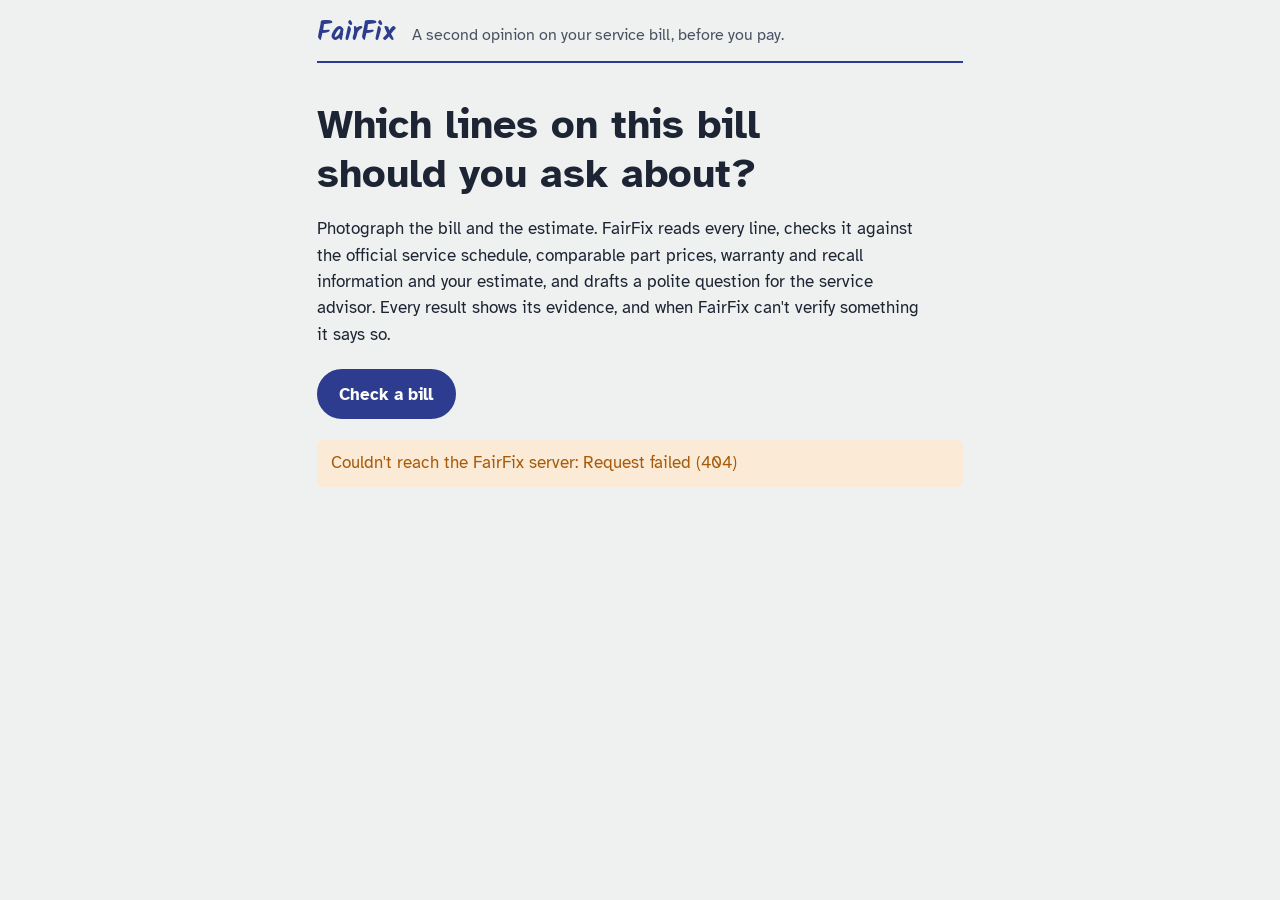
==== web/index.html @ d92e4a57 "FairFix: bill audit with deterministic rules, Nemotron extraction and evidence-backed results Co-Aut" ====
<!doctype html>
<html lang="en">
<head>
<meta charset="utf-8">
<meta name="viewport" content="width=device-width, initial-scale=1">
<title>FairFix: check your service bill</title>
<meta name="description" content="A second opinion on your vehicle service bill, line by line, with the evidence behind every result.">
<link rel="preconnect" href="https://fonts.googleapis.com">
<link rel="preconnect" href="https://fonts.gstatic.com" crossorigin>
<link href="https://fonts.googleapis.com/css2?family=Atkinson+Hyperlegible:ital,wght@0,400;0,700;1,400&family=Kalam:wght@400;700&family=Noto+Sans+Devanagari:wght@400;600&display=swap" rel="stylesheet">
<link rel="stylesheet" href="styles.css">
</head>
<body>
<header class="masthead">
  <a class="brand" href="#" data-go="home">FairFix</a>
  <p class="tagline">A second opinion on your service bill, before you pay.</p>
</header>

<main id="app">

  <!-- HOME -->
  <section class="view" id="view-home" aria-labelledby="home-h">
    <h1 id="home-h" class="lede">Which lines on this bill should you ask about?</h1>
    <p class="body">Photograph the bill and the estimate. FairFix reads every line, checks it against the official service schedule, comparable part prices, warranty and recall information and your estimate, and drafts a polite question for the service advisor. Every result shows its evidence, and when FairFix can't verify something it says so.</p>
    <div class="actions">
      <button class="btn primary" data-go="vehicle">Check a bill</button>
    </div>
    <div id="demo-list" class="demo-list" aria-live="polite"></div>
    <p class="fine" id="privacy-note"></p>
  </section>

  <!-- STEP 1: VEHICLE + PHOTOS -->
  <section class="view" id="view-vehicle" hidden aria-labelledby="veh-h">
    <ol class="steps" aria-label="Progress"><li aria-current="step">Vehicle and photos</li><li>Check what was read</li><li>Results</li></ol>
    <h2 id="veh-h">Your vehicle</h2>
    <form id="vehicle-form" class="form" novalidate>
      <label>Vehicle
        <select name="vehicle_id" id="vehicle-select" required></select>
      </label>
      <p class="hint" id="vehicle-support"></p>
      <div class="row other-only" hidden>
        <label>Make <input name="make" autocomplete="off"></label>
        <label>Model <input name="model" autocomplete="off"></label>
      </div>
      <div class="row">
        <label>Variant <input name="variant" autocomplete="off" placeholder="e.g. STD, VXI"></label>
        <label>Fuel
          <select name="fuel"><option value="">Not sure</option><option>petrol</option><option>diesel</option><option>cng</option><option>electric</option></select>
        </label>
      </div>
      <div class="row">
        <label>Odometer (km) <input name="odometer_km" inputmode="numeric" placeholder="as on the bill"></label>
        <label>City <input name="city" autocomplete="address-level2"></label>
      </div>
      <div class="row">
        <label>Purchase date <input type="date" name="purchase_date"></label>
        <label>Registration date <input type="date" name="registration_date"></label>
      </div>
      <div class="row">
        <label>Manufactured (month) <input type="month" name="mfg_month"></label>
        <label class="check"><input type="checkbox" name="severe_use"> Severe use (dusty roads, heavy traffic, taxi)</label>
      </div>
      <p class="hint">Warranty usually runs from the purchase or registration date, and recalls depend on the manufacturing month. Leave anything you don't know blank; FairFix will say what it couldn't check.</p>

      <details class="vin">
        <summary>VIN or chassis number (optional)</summary>
        <label>VIN / chassis number <input id="vin" autocomplete="off" spellcheck="false"></label>
        <p class="hint">Stays in this browser. FairFix never sends it to its server. It's only used if you choose to open the manufacturer's recall lookup.</p>
      </details>

      <h2>Photos</h2>
      <label class="drop">Bill (required, up to 6 pages)
        <input type="file" id="bill-files" accept="image/jpeg,image/png,image/webp" multiple capture="environment">
      </label>
      <label class="drop">Original estimate (optional)
        <input type="file" id="estimate-files" accept="image/jpeg,image/png,image/webp" multiple capture="environment">
      </label>
      <p class="hint">Blur or cover names, phone numbers and the registration number if you can. Photos are read by an AI model hosted by Nebius and not kept by FairFix.</p>

      <h2>Approvals after the estimate</h2>
      <p class="hint">Anything you agreed to later, for example on a call with the advisor. Written notes only.</p>
      <div id="approvals"></div>
      <button type="button" class="btn quiet" id="add-approval">Add an approval note</button>

      <details class="oldpart">
        <summary>Photo of a removed part (optional)</summary>
        <label>Which part <input id="oldpart-name" placeholder="e.g. brake shoes"></label>
        <label class="drop">Photo <input type="file" id="oldpart-file" accept="image/jpeg,image/png,image/webp" capture="environment"></label>
        <p class="hint">Shown as a photo observation only. A photo can't prove whether a replacement was needed.</p>
      </details>

      <p class="error" id="vehicle-error" role="alert" hidden></p>
      <div class="actions">
        <button type="submit" class="btn primary" id="read-btn">Read the bill</button>
        <button type="button" class="btn quiet" id="manual-btn">Type the bill in instead</button>
      </div>
    </form>
  </section>

  <!-- STEP 2: CORRECTION -->
  <section class="view" id="view-correct" hidden aria-labelledby="cor-h">
    <ol class="steps" aria-label="Progress"><li>Vehicle and photos</li><li aria-current="step">Check what was read</li><li>Results</li></ol>
    <h2 id="cor-h">Check what was read</h2>
    <p class="body">Fix anything misread before the checks run. Values you change are marked as corrected by you, and the original reading is kept.</p>
    <div id="extract-notes"></div>
    <form id="correct-form" class="form" novalidate>
      <div class="row">
        <label>Bill date <input type="date" data-doc="doc_date"></label>
        <label>Odometer on bill (km) <input inputmode="decimal" data-doc="odometer_km"></label>
      </div>
      <h3>Lines</h3>
      <div id="lines"></div>
      <button type="button" class="btn quiet" id="add-line">Add a line</button>

      <h3>Totals as printed</h3>
      <div class="row">
        <label>Subtotal <input inputmode="decimal" data-doc="subtotal_inr"></label>
        <label>Discount <input inputmode="decimal" data-doc="discount_inr"></label>
      </div>
      <div class="row">
        <label>Discount applied
          <select data-doc="discount_applied"><option value="">Not shown</option><option value="before_tax">Before tax</option><option value="after_tax">After tax</option></select>
        </label>
        <label>Prices on the bill
          <select data-doc="prices_include_tax"><option value="">Not shown</option><option value="true">Include GST</option><option value="false">Exclude GST</option></select>
        </label>
      </div>
      <div id="taxes"></div>
      <button type="button" class="btn quiet" id="add-tax">Add a tax line</button>
      <div class="row">
        <label>Round off <input inputmode="decimal" data-doc="round_off_inr"></label>
        <label>Grand total <input inputmode="decimal" data-doc="grand_total_inr"></label>
      </div>
      <div class="actions">
        <button type="submit" class="btn primary" id="audit-btn">Run the checks</button>
        <button type="button" class="btn quiet" data-go="vehicle">Back</button>
      </div>
    </form>
  </section>

  <!-- STEP 3: RESULTS -->
  <section class="view" id="view-result" hidden aria-labelledby="res-h">
    <ol class="steps" aria-label="Progress" id="result-steps"><li>Vehicle and photos</li><li>Check what was read</li><li aria-current="step">Results</li></ol>
    <div id="result-banner"></div>
    <h2 id="res-h" class="result-head"></h2>
    <p class="body" id="result-sub"></p>

    <div class="slip" id="slip" aria-label="Your bill, line by line"></div>

    <section class="msg" aria-labelledby="msg-h">
      <h3 id="msg-h">Message to the service advisor</h3>
      <div class="lang" role="group" aria-label="Message language">
        <button class="chip" data-lang="en" aria-pressed="true">English</button>
        <button class="chip" data-lang="hi" aria-pressed="false">हिन्दी</button>
      </div>
      <textarea id="message" rows="9" aria-label="Message text"></textarea>
      <div class="actions">
        <button class="btn primary" id="copy-msg">Copy message</button>
        <a class="btn quiet" id="wa-msg" target="_blank" rel="noopener">Open in WhatsApp</a>
      </div>
      <p class="hint" id="msg-source"></p>
    </section>

    <details class="next">
      <summary>If you still disagree after asking</summary>
      <p class="body">Ask for the job card and the old parts before paying. If a question isn't resolved, the National Consumer Helpline (1915, or consumerhelpline.gov.in) can advise. This is general guidance, not legal advice.</p>
    </details>

    <p class="fine" id="disclaimer"></p>
    <div class="actions"><button class="btn quiet" data-go="home">Check another bill</button></div>
  </section>
</main>

<dialog id="vin-dialog">
  <form method="dialog">
    <h3>Open the manufacturer's recall lookup?</h3>
    <p>Only the manufacturer can confirm whether a recall applies to your vehicle. If you enter your VIN or chassis number on their page, it is shared with them. FairFix doesn't send it anywhere.</p>
    <p id="vin-copy-note" hidden>Your VIN will be copied so you can paste it there.</p>
    <menu><button value="cancel" class="btn quiet">Cancel</button><button value="open" class="btn primary">Open their page</button></menu>
  </form>
</dialog>

<div id="busy" class="busy" hidden role="status" aria-live="polite"><span class="pen" aria-hidden="true"></span><span id="busy-text">Working</span></div>

<template id="line-tpl">
  <fieldset class="line-edit">
    <legend></legend>
    <label class="wide">Text on the bill <input data-f="raw_text"></label>
    <p class="hint orig" hidden></p>
    <div class="row">
      <label>What it is <select data-k="job"></select></label>
      <label>Type
        <select data-k="kind"><option value="unknown">Not sure</option><option value="part">Part</option><option value="labour">Labour</option><option value="consumable">Consumable</option><option value="part_with_fitting">Part with fitting</option></select>
      </label>
    </div>
    <div class="row three">
      <label>Qty <input inputmode="decimal" data-f="qty"></label>
      <label>Unit price <input inputmode="decimal" data-f="unit_price_inr"></label>
      <label>Amount <input inputmode="decimal" data-f="line_total_inr"></label>
    </div>
    <div class="row">
      <label>Part grade
        <select data-k="grade"><option value="unknown">Not shown</option><option value="genuine">Genuine</option><option value="oem">OEM</option><option value="aftermarket">Aftermarket</option></select>
      </label>
      <label>Part number <input data-f="part_number" autocomplete="off"></label>
    </div>
    <div class="history" hidden>
      <label>Last replaced
        <select data-h="status"><option value="unknown">Don't know</option><option value="never">Never, since new</option><option value="replaced">At a known service</option></select>
      </label>
      <div class="row when" hidden>
        <label>At km <input inputmode="numeric" data-h="km"></label>
        <label>On <input type="date" data-h="on"></label>
      </div>
    </div>
    <button type="button" class="btn quiet small remove">Remove this line</button>
  </fieldset>
</template>

<script src="app.js"></script>
</body>
</html>
---- web/styles.css ----
:root {
  --paper: #eef1ef;
  --sheet: #fbfcfb;
  --ink: #1d2433;
  --ink-soft: #4a5263;
  --carbon: #2d3c8f;
  --carbon-wash: #e4e8f6;
  --rule: #c9d0d6;
  --ok: #2e6a4e;
  --ok-wash: #e2efe7;
  --ask: #a85a0a;
  --ask-wash: #fbebd6;
  --unk: #5d6673;
  --unk-wash: #e8eaee;
  --na: #8b939e;
  --focus: #2d3c8f;
  --sans: "Atkinson Hyperlegible", system-ui, -apple-system, "Segoe UI", sans-serif;
  --hand: "Kalam", "Noto Sans Devanagari", cursive;
  --deva: "Noto Sans Devanagari", "Atkinson Hyperlegible", sans-serif;
  --measure: 38rem;
}

@media (prefers-color-scheme: dark) {
  :root {
    --paper: #161a22; --sheet: #1e2330; --ink: #e7eaf0; --ink-soft: #a9b0bd;
    --carbon: #9fb0ff; --carbon-wash: #263055; --rule: #39404f;
    --ok: #7fc8a3; --ok-wash: #1f3a2d; --ask: #f2b066; --ask-wash: #43301a;
    --unk: #aab2bf; --unk-wash: #2a2f3a; --na: #7d8593; --focus: #9fb0ff;
  }
}

* { box-sizing: border-box; }
html { background: var(--paper); color: var(--ink); font: 400 1.0625rem/1.55 var(--sans); -webkit-text-size-adjust: 100%; }
body { margin: 0; padding: 0 1rem 4rem; }
[hidden] { display: none !important; }

.masthead, main { max-width: var(--measure); margin: 0 auto; }
.masthead { padding: 1.25rem 0 0.75rem; display: flex; flex-wrap: wrap; align-items: baseline; gap: 0.25rem 1rem; border-bottom: 2px solid var(--carbon); }
.brand { font: 700 1.5rem/1 var(--hand); color: var(--carbon); text-decoration: none; letter-spacing: 0.01em; }
.tagline { margin: 0; color: var(--ink-soft); font-size: 0.95rem; }

h1, h2, h3 { line-height: 1.2; margin: 2rem 0 0.6rem; }
h1.lede { font-size: clamp(1.75rem, 6vw, 2.4rem); font-weight: 700; margin-top: 2.25rem; max-width: 18ch; }
h2 { font-size: 1.3rem; }
h3 { font-size: 1.08rem; }
.body { max-width: 36rem; }
.hint { color: var(--ink-soft); font-size: 0.92rem; margin: 0.35rem 0 0.9rem; }
.fine { color: var(--ink-soft); font-size: 0.85rem; margin-top: 2rem; }
.error { color: var(--ask); background: var(--ask-wash); padding: 0.6rem 0.8rem; border-radius: 6px; }
a { color: var(--carbon); }

:focus-visible { outline: 3px solid var(--focus); outline-offset: 2px; }

/* buttons */
.actions { display: flex; flex-wrap: wrap; gap: 0.6rem; margin: 1.25rem 0; }
.btn { font: 700 1rem/1 var(--sans); padding: 0.85rem 1.2rem; border-radius: 999px; border: 2px solid var(--carbon); cursor: pointer; text-decoration: none; display: inline-flex; align-items: center; min-height: 48px; }
.btn.primary { background: var(--carbon); color: var(--sheet); }
.btn.quiet { background: transparent; color: var(--carbon); }
.btn.small { min-height: 40px; padding: 0.5rem 0.9rem; font-size: 0.9rem; }
.btn:disabled { opacity: 0.55; cursor: progress; }

.demo-list { margin-top: 1rem; }
.demo-item { display: block; width: 100%; text-align: left; background: var(--sheet); border: 1px dashed var(--carbon); border-radius: 10px; padding: 0.9rem 1rem; margin: 0.6rem 0; color: var(--ink); font: inherit; cursor: pointer; }
.demo-item strong { color: var(--carbon); }
.demo-item span { display: block; color: var(--ink-soft); font-size: 0.9rem; margin-top: 0.2rem; }

/* progress */
.steps { list-style: none; display: flex; gap: 0.4rem; padding: 0; margin: 1.25rem 0 0; font-size: 0.85rem; color: var(--ink-soft); counter-reset: s; flex-wrap: wrap; }
.steps li { counter-increment: s; padding: 0.25rem 0.6rem; border-radius: 999px; background: var(--unk-wash); }
.steps li::before { content: counter(s) ". "; }
.steps li[aria-current] { background: var(--carbon); color: var(--sheet); }

/* forms */
.form label { display: flex; flex-direction: column; gap: 0.3rem; font-weight: 700; font-size: 0.92rem; margin: 0.6rem 0; }
.form label.check { flex-direction: row; align-items: center; font-weight: 400; gap: 0.5rem; }
input, select, textarea { font: 400 1rem/1.3 var(--sans); color: var(--ink); background: var(--sheet); border: 1.5px solid var(--rule); border-radius: 8px; padding: 0.65rem 0.7rem; min-height: 46px; width: 100%; }
input[type=checkbox] { width: 1.3rem; min-height: 1.3rem; accent-color: var(--carbon); }
input.corrected, select.corrected { border-color: var(--carbon); background: var(--carbon-wash); }
.row { display: grid; grid-template-columns: 1fr 1fr; gap: 0 0.8rem; }
.row.three { grid-template-columns: 0.7fr 1fr 1fr; }
@media (max-width: 30rem) { .row { grid-template-columns: 1fr; } .row.three { grid-template-columns: 1fr 1fr 1fr; } }
.drop { border: 1.5px dashed var(--rule); border-radius: 10px; padding: 0.8rem; background: var(--sheet); }
details { margin: 1rem 0; }
summary { cursor: pointer; font-weight: 700; color: var(--carbon); min-height: 44px; display: flex; align-items: center; }

.line-edit { border: 1.5px solid var(--rule); border-radius: 10px; padding: 0.4rem 0.9rem 0.8rem; margin: 0.8rem 0; background: var(--sheet); }
.line-edit legend { font-weight: 700; padding: 0 0.3rem; color: var(--carbon); }
.line-edit.unrec { border-color: var(--ask); }
.orig { font-style: italic; }
.approval { border-left: 3px solid var(--carbon); padding-left: 0.8rem; margin: 0.8rem 0; }
.note-flag { background: var(--ask-wash); border-left: 4px solid var(--ask); padding: 0.6rem 0.8rem; margin: 0.6rem 0; border-radius: 0 6px 6px 0; font-size: 0.95rem; }
.note-plain { background: var(--unk-wash); border-left: 4px solid var(--unk); padding: 0.6rem 0.8rem; margin: 0.6rem 0; border-radius: 0 6px 6px 0; font-size: 0.95rem; }

/* result head */
.result-head { font-size: clamp(1.5rem, 5vw, 2rem); margin-top: 1.5rem; }
.banner { border: 2px dashed var(--carbon); color: var(--carbon); background: var(--carbon-wash); padding: 0.7rem 0.9rem; border-radius: 8px; margin-top: 1.25rem; font-size: 0.95rem; }
.banner.partial { border-color: var(--ask); color: var(--ink); background: var(--ask-wash); }

/* THE SLIP: the bill redrawn as a carbon copy with hand-marked margins */
.slip { position: relative; background: var(--sheet); margin: 1.5rem -0.25rem; padding: 0.4rem 0 0.8rem;
  box-shadow: 0 1px 0 var(--rule), 0 10px 24px -18px rgba(29, 36, 51, 0.5);
  border-top: 6px solid var(--carbon);
  -webkit-mask: radial-gradient(circle 6px at 50% 100%, transparent 98%, #000) 0 0 / 18px 100% repeat-x;
          mask: radial-gradient(circle 6px at 50% 100%, transparent 98%, #000) 0 0 / 18px 100% repeat-x; }
.slip-row { border-bottom: 1px dashed var(--rule); }
.slip-row > button { all: unset; box-sizing: border-box; width: 100%; cursor: pointer; display: grid; grid-template-columns: 1fr auto; grid-template-areas: "text amt" "mark mark"; gap: 0.1rem 0.8rem; padding: 0.8rem 1rem 0.7rem 1.1rem; position: relative; }
.slip-row > button:focus-visible { outline: 3px solid var(--focus); outline-offset: -3px; }
.slip-row .text { grid-area: text; font-weight: 700; color: var(--carbon); letter-spacing: 0.01em; }
.slip-row .job { display: block; font-weight: 400; color: var(--ink-soft); font-size: 0.85rem; }
.slip-row .amt { grid-area: amt; font-weight: 700; color: var(--carbon); font-variant-numeric: tabular-nums; text-align: right; }
.slip-row .mark { grid-area: mark; font: 700 1.05rem/1.2 var(--hand); }
.slip-row.ask .mark { color: var(--ask); }
.slip-row.ok .mark { color: var(--ok); }
.slip-row.unk .mark { color: var(--unk); }
.slip-row.ask > button::before { content: ""; position: absolute; left: 0.35rem; top: 0.7rem; bottom: 0.7rem; width: 4px; border-radius: 2px; background: var(--ask); }
.slip-row.ask .amt { text-decoration: underline wavy var(--ask) 1.5px; text-underline-offset: 5px; }
.slip-total { display: flex; justify-content: space-between; padding: 0.9rem 1rem 0.2rem 1.1rem; font-weight: 700; color: var(--carbon); border-top: 2px solid var(--carbon); margin-top: 0.3rem; }
.slip-total .mark { font: 700 1rem var(--hand); }

.findings { padding: 0 1rem 1rem 1.1rem; }
.finding { padding: 0.7rem 0; border-top: 1px solid var(--rule); }
.finding:first-child { border-top: 0; }
.finding .check { font-size: 0.82rem; color: var(--ink-soft); }
.cat { display: inline-block; font-size: 0.82rem; font-weight: 700; padding: 0.12rem 0.55rem; border-radius: 999px; margin: 0.15rem 0 0.25rem; }
.cat.supported { background: var(--ok-wash); color: var(--ok); }
.cat.needs_confirmation { background: var(--ask-wash); color: var(--ask); }
.cat.unable_to_verify { background: var(--unk-wash); color: var(--unk); }
.cat.not_applicable { background: transparent; color: var(--na); border: 1px solid var(--rule); }
.finding .label { font-weight: 700; margin: 0.1rem 0; }
.finding p { margin: 0.3rem 0; font-size: 0.95rem; }
.finding .calc { font-variant-numeric: tabular-nums; background: var(--unk-wash); padding: 0.45rem 0.6rem; border-radius: 6px; font-size: 0.9rem; }
.finding .next { color: var(--ink); }
.finding .next::before { content: "Next: "; font-weight: 700; }
.evidence { border-left: 3px solid var(--rule); padding-left: 0.7rem; margin: 0.4rem 0; font-size: 0.9rem; }
.evidence q { font-style: italic; }
.evidence .meta { color: var(--ink-soft); font-size: 0.82rem; display: block; }
.trail summary { font-size: 0.85rem; min-height: 36px; }
.trail pre { white-space: pre-wrap; font-size: 0.8rem; background: var(--unk-wash); padding: 0.5rem; border-radius: 6px; overflow-x: auto; }
.photo-obs { border: 1.5px dashed var(--unk); border-radius: 8px; padding: 0.6rem 0.8rem; margin: 1rem 0; font-size: 0.95rem; }
.legend { display: flex; flex-wrap: wrap; gap: 0.4rem 0.8rem; font-size: 0.85rem; color: var(--ink-soft); margin: 0.5rem 0 0; }

/* message */
.msg { margin-top: 2rem; }
.lang { display: flex; gap: 0.4rem; margin-bottom: 0.6rem; }
.chip { font: 700 0.95rem var(--sans); border: 1.5px solid var(--carbon); background: transparent; color: var(--carbon); border-radius: 999px; padding: 0.4rem 0.9rem; min-height: 40px; cursor: pointer; }
.chip[aria-pressed="true"] { background: var(--carbon); color: var(--sheet); }
#message { font-family: var(--deva); line-height: 1.6; min-height: 12rem; }

/* busy */
.busy { position: fixed; inset: auto 1rem 1rem; max-width: var(--measure); margin: 0 auto; background: var(--carbon); color: var(--sheet); padding: 0.9rem 1.1rem; border-radius: 12px; display: flex; gap: 0.8rem; align-items: center; font-weight: 700; z-index: 10; }
.pen { width: 1.6rem; height: 0.3rem; border-radius: 2px; background: currentColor; transform-origin: left; animation: stroke 1.1s ease-in-out infinite; }
@keyframes stroke { 0% { transform: scaleX(0.1); } 60% { transform: scaleX(1); } 100% { transform: scaleX(0.1); opacity: 0.4; } }

dialog { border: 0; border-radius: 12px; padding: 1.2rem 1.3rem; max-width: 26rem; background: var(--sheet); color: var(--ink); }
dialog::backdrop { background: rgba(20, 24, 34, 0.5); }
dialog menu { display: flex; gap: 0.6rem; justify-content: flex-end; padding: 0; margin: 1rem 0 0; }

@media (prefers-reduced-motion: reduce) { .pen { animation: none; } * { scroll-behavior: auto !important; } }
@media print { .actions, .msg .lang, .masthead .tagline, #busy { display: none !important; } html { background: #fff; } }
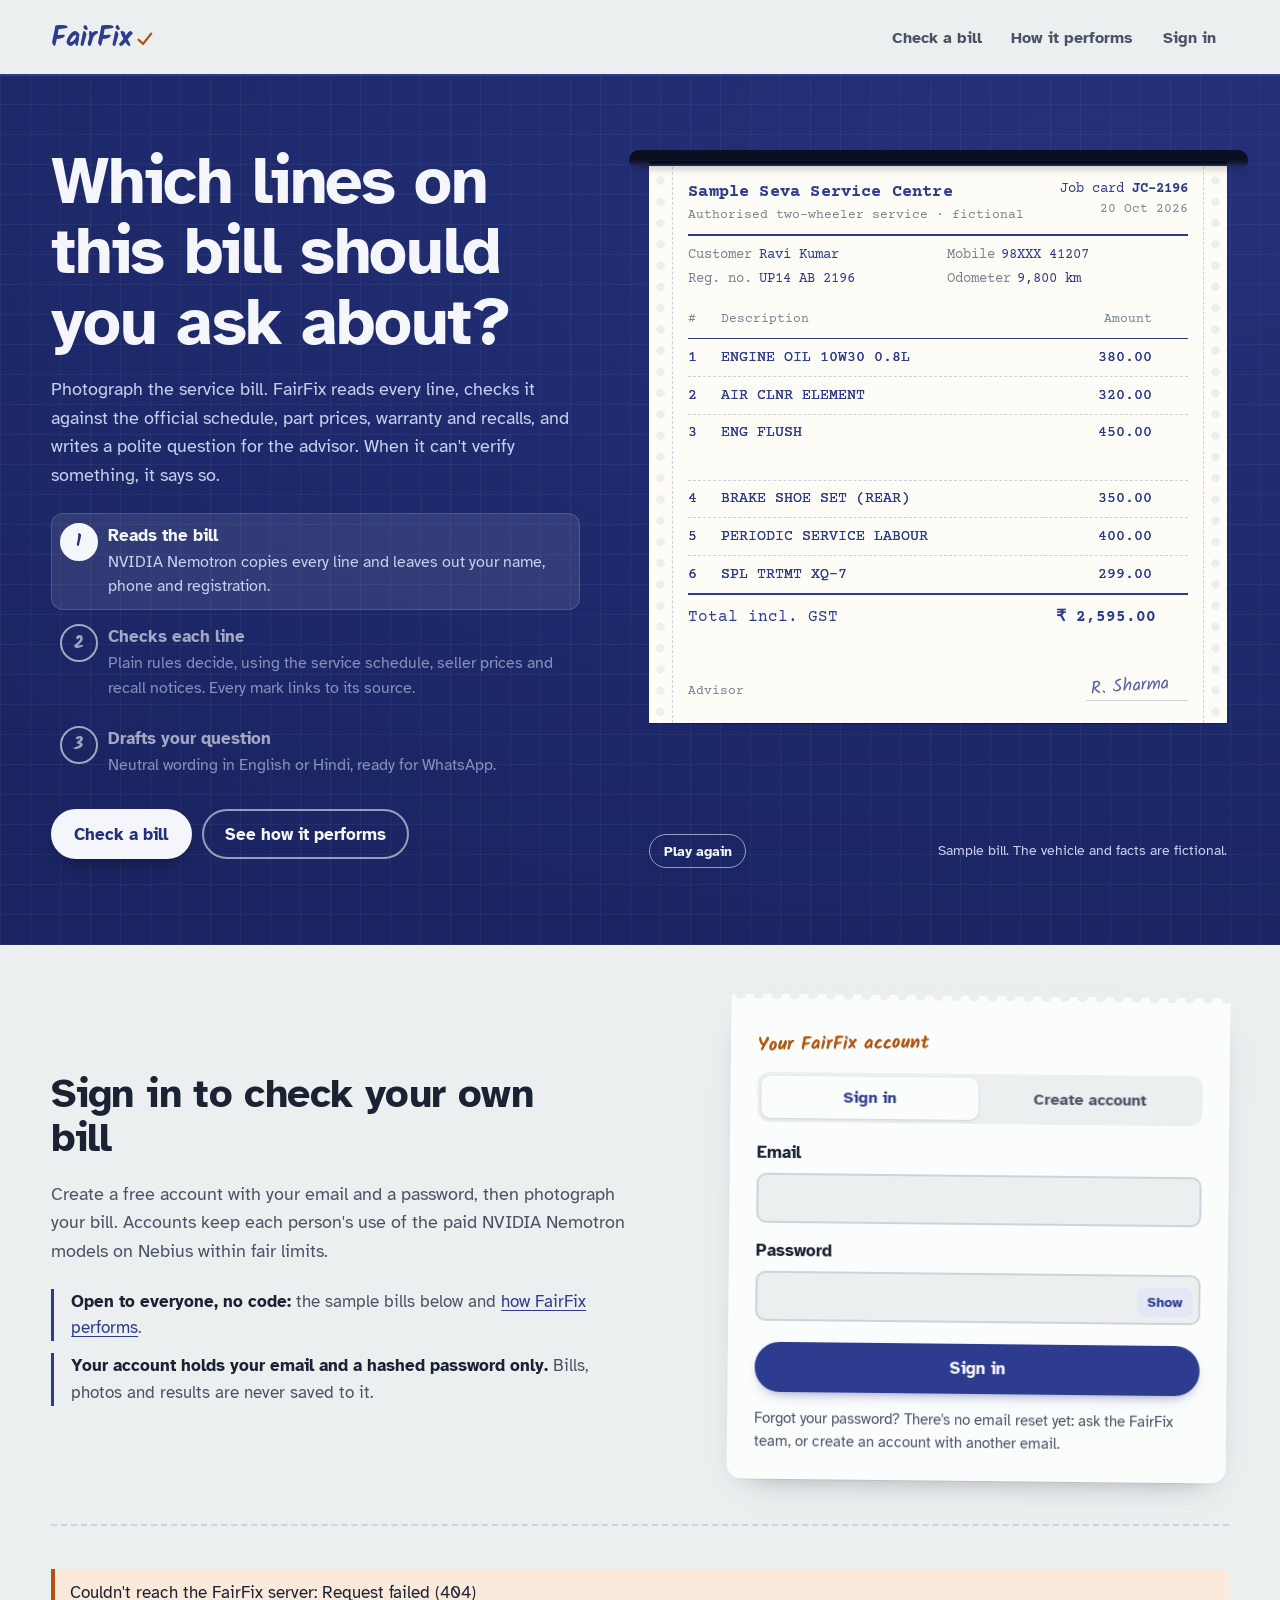
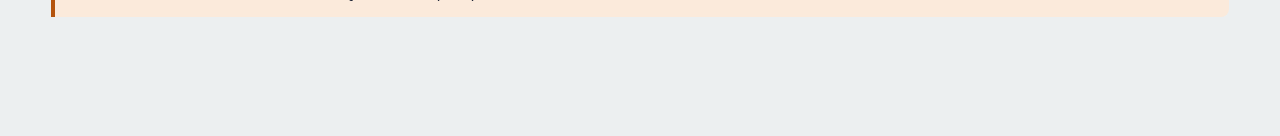
==== commit cd0c9052: "Accounts, animated UI, dashboard, live checks and free deploy (Render + Neon) - Email and password a" ====
--- a/web/index.html
+++ b/web/index.html
@@ -1,222 +1,323 @@
-<!doctype html>
-<html lang="en">
-<head>
-<meta charset="utf-8">
-<meta name="viewport" content="width=device-width, initial-scale=1">
-<title>FairFix: check your service bill</title>
-<meta name="description" content="A second opinion on your vehicle service bill, line by line, with the evidence behind every result.">
-<link rel="preconnect" href="https://fonts.googleapis.com">
-<link rel="preconnect" href="https://fonts.gstatic.com" crossorigin>
-<link href="https://fonts.googleapis.com/css2?family=Atkinson+Hyperlegible:ital,wght@0,400;0,700;1,400&family=Kalam:wght@400;700&family=Noto+Sans+Devanagari:wght@400;600&display=swap" rel="stylesheet">
-<link rel="stylesheet" href="styles.css">
-</head>
-<body>
-<header class="masthead">
-  <a class="brand" href="#" data-go="home">FairFix</a>
-  <p class="tagline">A second opinion on your service bill, before you pay.</p>
-</header>
-
-<main id="app">
-
-  <!-- HOME -->
-  <section class="view" id="view-home" aria-labelledby="home-h">
-    <h1 id="home-h" class="lede">Which lines on this bill should you ask about?</h1>
-    <p class="body">Photograph the bill and the estimate. FairFix reads every line, checks it against the official service schedule, comparable part prices, warranty and recall information and your estimate, and drafts a polite question for the service advisor. Every result shows its evidence, and when FairFix can't verify something it says so.</p>
-    <div class="actions">
-      <button class="btn primary" data-go="vehicle">Check a bill</button>
-    </div>
-    <div id="demo-list" class="demo-list" aria-live="polite"></div>
-    <p class="fine" id="privacy-note"></p>
-  </section>
-
-  <!-- STEP 1: VEHICLE + PHOTOS -->
-  <section class="view" id="view-vehicle" hidden aria-labelledby="veh-h">
-    <ol class="steps" aria-label="Progress"><li aria-current="step">Vehicle and photos</li><li>Check what was read</li><li>Results</li></ol>
-    <h2 id="veh-h">Your vehicle</h2>
-    <form id="vehicle-form" class="form" novalidate>
-      <label>Vehicle
-        <select name="vehicle_id" id="vehicle-select" required></select>
-      </label>
-      <p class="hint" id="vehicle-support"></p>
-      <div class="row other-only" hidden>
-        <label>Make <input name="make" autocomplete="off"></label>
-        <label>Model <input name="model" autocomplete="off"></label>
-      </div>
-      <div class="row">
-        <label>Variant <input name="variant" autocomplete="off" placeholder="e.g. STD, VXI"></label>
-        <label>Fuel
-          <select name="fuel"><option value="">Not sure</option><option>petrol</option><option>diesel</option><option>cng</option><option>electric</option></select>
-        </label>
-      </div>
-      <div class="row">
-        <label>Odometer (km) <input name="odometer_km" inputmode="numeric" placeholder="as on the bill"></label>
-        <label>City <input name="city" autocomplete="address-level2"></label>
-      </div>
-      <div class="row">
-        <label>Purchase date <input type="date" name="purchase_date"></label>
-        <label>Registration date <input type="date" name="registration_date"></label>
-      </div>
-      <div class="row">
-        <label>Manufactured (month) <input type="month" name="mfg_month"></label>
-        <label class="check"><input type="checkbox" name="severe_use"> Severe use (dusty roads, heavy traffic, taxi)</label>
-      </div>
-      <p class="hint">Warranty usually runs from the purchase or registration date, and recalls depend on the manufacturing month. Leave anything you don't know blank; FairFix will say what it couldn't check.</p>
-
-      <details class="vin">
-        <summary>VIN or chassis number (optional)</summary>
-        <label>VIN / chassis number <input id="vin" autocomplete="off" spellcheck="false"></label>
-        <p class="hint">Stays in this browser. FairFix never sends it to its server. It's only used if you choose to open the manufacturer's recall lookup.</p>
-      </details>
-
-      <h2>Photos</h2>
-      <label class="drop">Bill (required, up to 6 pages)
-        <input type="file" id="bill-files" accept="image/jpeg,image/png,image/webp" multiple capture="environment">
-      </label>
-      <label class="drop">Original estimate (optional)
-        <input type="file" id="estimate-files" accept="image/jpeg,image/png,image/webp" multiple capture="environment">
-      </label>
-      <p class="hint">Blur or cover names, phone numbers and the registration number if you can. Photos are read by an AI model hosted by Nebius and not kept by FairFix.</p>
-
-      <h2>Approvals after the estimate</h2>
-      <p class="hint">Anything you agreed to later, for example on a call with the advisor. Written notes only.</p>
-      <div id="approvals"></div>
-      <button type="button" class="btn quiet" id="add-approval">Add an approval note</button>
-
-      <details class="oldpart">
-        <summary>Photo of a removed part (optional)</summary>
-        <label>Which part <input id="oldpart-name" placeholder="e.g. brake shoes"></label>
-        <label class="drop">Photo <input type="file" id="oldpart-file" accept="image/jpeg,image/png,image/webp" capture="environment"></label>
-        <p class="hint">Shown as a photo observation only. A photo can't prove whether a replacement was needed.</p>
-      </details>
-
-      <p class="error" id="vehicle-error" role="alert" hidden></p>
-      <div class="actions">
-        <button type="submit" class="btn primary" id="read-btn">Read the bill</button>
-        <button type="button" class="btn quiet" id="manual-btn">Type the bill in instead</button>
-      </div>
-    </form>
-  </section>
-
-  <!-- STEP 2: CORRECTION -->
-  <section class="view" id="view-correct" hidden aria-labelledby="cor-h">
-    <ol class="steps" aria-label="Progress"><li>Vehicle and photos</li><li aria-current="step">Check what was read</li><li>Results</li></ol>
-    <h2 id="cor-h">Check what was read</h2>
-    <p class="body">Fix anything misread before the checks run. Values you change are marked as corrected by you, and the original reading is kept.</p>
-    <div id="extract-notes"></div>
-    <form id="correct-form" class="form" novalidate>
-      <div class="row">
-        <label>Bill date <input type="date" data-doc="doc_date"></label>
-        <label>Odometer on bill (km) <input inputmode="decimal" data-doc="odometer_km"></label>
-      </div>
-      <h3>Lines</h3>
-      <div id="lines"></div>
-      <button type="button" class="btn quiet" id="add-line">Add a line</button>
-
-      <h3>Totals as printed</h3>
-      <div class="row">
-        <label>Subtotal <input inputmode="decimal" data-doc="subtotal_inr"></label>
-        <label>Discount <input inputmode="decimal" data-doc="discount_inr"></label>
-      </div>
-      <div class="row">
-        <label>Discount applied
-          <select data-doc="discount_applied"><option value="">Not shown</option><option value="before_tax">Before tax</option><option value="after_tax">After tax</option></select>
-        </label>
-        <label>Prices on the bill
-          <select data-doc="prices_include_tax"><option value="">Not shown</option><option value="true">Include GST</option><option value="false">Exclude GST</option></select>
-        </label>
-      </div>
-      <div id="taxes"></div>
-      <button type="button" class="btn quiet" id="add-tax">Add a tax line</button>
-      <div class="row">
-        <label>Round off <input inputmode="decimal" data-doc="round_off_inr"></label>
-        <label>Grand total <input inputmode="decimal" data-doc="grand_total_inr"></label>
-      </div>
-      <div class="actions">
-        <button type="submit" class="btn primary" id="audit-btn">Run the checks</button>
-        <button type="button" class="btn quiet" data-go="vehicle">Back</button>
-      </div>
-    </form>
-  </section>
-
-  <!-- STEP 3: RESULTS -->
-  <section class="view" id="view-result" hidden aria-labelledby="res-h">
-    <ol class="steps" aria-label="Progress" id="result-steps"><li>Vehicle and photos</li><li>Check what was read</li><li aria-current="step">Results</li></ol>
-    <div id="result-banner"></div>
-    <h2 id="res-h" class="result-head"></h2>
-    <p class="body" id="result-sub"></p>
-
-    <div class="slip" id="slip" aria-label="Your bill, line by line"></div>
-
-    <section class="msg" aria-labelledby="msg-h">
-      <h3 id="msg-h">Message to the service advisor</h3>
-      <div class="lang" role="group" aria-label="Message language">
-        <button class="chip" data-lang="en" aria-pressed="true">English</button>
-        <button class="chip" data-lang="hi" aria-pressed="false">हिन्दी</button>
-      </div>
-      <textarea id="message" rows="9" aria-label="Message text"></textarea>
-      <div class="actions">
-        <button class="btn primary" id="copy-msg">Copy message</button>
-        <a class="btn quiet" id="wa-msg" target="_blank" rel="noopener">Open in WhatsApp</a>
-      </div>
-      <p class="hint" id="msg-source"></p>
-    </section>
-
-    <details class="next">
-      <summary>If you still disagree after asking</summary>
-      <p class="body">Ask for the job card and the old parts before paying. If a question isn't resolved, the National Consumer Helpline (1915, or consumerhelpline.gov.in) can advise. This is general guidance, not legal advice.</p>
-    </details>
-
-    <p class="fine" id="disclaimer"></p>
-    <div class="actions"><button class="btn quiet" data-go="home">Check another bill</button></div>
-  </section>
-</main>
-
-<dialog id="vin-dialog">
-  <form method="dialog">
-    <h3>Open the manufacturer's recall lookup?</h3>
-    <p>Only the manufacturer can confirm whether a recall applies to your vehicle. If you enter your VIN or chassis number on their page, it is shared with them. FairFix doesn't send it anywhere.</p>
-    <p id="vin-copy-note" hidden>Your VIN will be copied so you can paste it there.</p>
-    <menu><button value="cancel" class="btn quiet">Cancel</button><button value="open" class="btn primary">Open their page</button></menu>
-  </form>
-</dialog>
-
-<div id="busy" class="busy" hidden role="status" aria-live="polite"><span class="pen" aria-hidden="true"></span><span id="busy-text">Working</span></div>
-
-<template id="line-tpl">
-  <fieldset class="line-edit">
-    <legend></legend>
-    <label class="wide">Text on the bill <input data-f="raw_text"></label>
-    <p class="hint orig" hidden></p>
-    <div class="row">
-      <label>What it is <select data-k="job"></select></label>
-      <label>Type
-        <select data-k="kind"><option value="unknown">Not sure</option><option value="part">Part</option><option value="labour">Labour</option><option value="consumable">Consumable</option><option value="part_with_fitting">Part with fitting</option></select>
-      </label>
-    </div>
-    <div class="row three">
-      <label>Qty <input inputmode="decimal" data-f="qty"></label>
-      <label>Unit price <input inputmode="decimal" data-f="unit_price_inr"></label>
-      <label>Amount <input inputmode="decimal" data-f="line_total_inr"></label>
-    </div>
-    <div class="row">
-      <label>Part grade
-        <select data-k="grade"><option value="unknown">Not shown</option><option value="genuine">Genuine</option><option value="oem">OEM</option><option value="aftermarket">Aftermarket</option></select>
-      </label>
-      <label>Part number <input data-f="part_number" autocomplete="off"></label>
-    </div>
-    <div class="history" hidden>
-      <label>Last replaced
-        <select data-h="status"><option value="unknown">Don't know</option><option value="never">Never, since new</option><option value="replaced">At a known service</option></select>
-      </label>
-      <div class="row when" hidden>
-        <label>At km <input inputmode="numeric" data-h="km"></label>
-        <label>On <input type="date" data-h="on"></label>
-      </div>
-    </div>
-    <button type="button" class="btn quiet small remove">Remove this line</button>
-  </fieldset>
-</template>
-
-<script src="app.js"></script>
-</body>
-</html>
+<!doctype html>
+<html lang="en">
+<head>
+<meta charset="utf-8">
+<meta name="viewport" content="width=device-width, initial-scale=1">
+<title>FairFix: check your service bill</title>
+<meta name="description" content="A second opinion on your vehicle service bill, line by line, with the evidence behind every result.">
+<link rel="preconnect" href="https://fonts.googleapis.com">
+<link rel="preconnect" href="https://fonts.gstatic.com" crossorigin>
+<link href="https://fonts.googleapis.com/css2?family=Atkinson+Hyperlegible:ital,wght@0,400;0,700;1,400&family=Courier+Prime:wght@400;700&family=Kalam:wght@400;700&family=Noto+Sans+Devanagari:wght@400;600&display=swap" rel="stylesheet">
+<link rel="stylesheet" href="styles.css">
+<link rel="stylesheet" href="signin.css">
+</head>
+<body>
+<header class="masthead">
+  <a class="brand" href="/" data-go="home" aria-label="FairFix home">FairFix<svg class="tick" viewBox="0 0 20 20" aria-hidden="true"><path d="M3 11 L8 15.5 L17 4" fill="none" stroke-width="2.6" stroke-linecap="round" stroke-linejoin="round"/></svg></a>
+  <nav class="nav" aria-label="Main">
+    <a href="/signin.html">Check a bill</a>
+    <a href="/dashboard.html">How it performs</a>
+    <a href="/signin.html" class="nav-signin" id="nav-signin">Sign in</a>
+    <button type="button" class="signed" id="signed" hidden>Sign out</button>
+  </nav>
+</header>
+
+<main id="app" class="home">
+
+  <!-- HOME -->
+  <section class="view home" id="view-home" aria-labelledby="home-h">
+    <div class="hero">
+      <div class="hero-copy">
+        <h1 id="home-h">Which lines on this bill should you ask about?</h1>
+        <p class="body">Photograph the service bill. FairFix reads every line, checks it against the official schedule, part prices, warranty and recalls, and writes a polite question for the advisor. When it can't verify something, it says so.</p>
+        <ol class="hero-steps" id="hero-steps">
+          <li data-phase="read"><b>Reads the bill</b><span>NVIDIA Nemotron copies every line and leaves out your name, phone and registration.</span></li>
+          <li data-phase="check"><b>Checks each line</b><span>Plain rules decide, using the service schedule, seller prices and recall notices. Every mark links to its source.</span></li>
+          <li data-phase="ask"><b>Drafts your question</b><span>Neutral wording in English or Hindi, ready for WhatsApp.</span></li>
+        </ol>
+        <div class="actions">
+          <button class="btn primary" data-go="vehicle">Check a bill</button>
+          <a class="btn quiet" href="/dashboard.html">See how it performs</a>
+        </div>
+      </div>
+
+      <figure class="jobcard-wrap" id="hero-bill" aria-label="Animated example: FairFix checks a sample job card and marks one line to ask about">
+        <div class="printer" aria-hidden="true"></div>
+        <div class="jobcard">
+          <header class="jc-head">
+            <div><strong>Sample Seva Service Centre</strong><small>Authorised two-wheeler service · fictional</small></div>
+            <div class="jc-no">Job card <b>JC-2196</b><small>20 Oct 2026</small></div>
+          </header>
+          <dl class="jc-cust">
+            <div><dt>Customer</dt><dd><span class="redact">Ravi Kumar</span></dd></div>
+            <div><dt>Mobile</dt><dd><span class="redact">98XXX 41207</span></dd></div>
+            <div><dt>Reg. no.</dt><dd><span class="redact">UP14 AB 2196</span></dd></div>
+            <div><dt>Odometer</dt><dd>9,800 km</dd></div>
+          </dl>
+          <div class="jc-table" role="table" aria-label="Bill lines">
+            <div class="jc-tr jc-th" role="row"><span>#</span><span>Description</span><span>Amount</span><span class="v"></span></div>
+            <div class="jc-tr" style="--i:0" data-v="ok" role="row"><span>1</span><span>ENGINE OIL 10W30 0.8L</span><span>380.00</span><span class="v"></span></div>
+            <div class="jc-tr" style="--i:1" data-v="ok" role="row"><span>2</span><span>AIR CLNR ELEMENT</span><span>320.00</span><span class="v"></span></div>
+            <div class="jc-tr" style="--i:2" data-v="ask" role="row"><span>3</span><span>ENG FLUSH</span><span class="ring">450.00<svg viewBox="0 0 120 44" preserveAspectRatio="none" aria-hidden="true"><path pathLength="1" d="M60 4 C 18 3, 4 14, 6 24 C 9 38, 70 43, 106 35 C 122 30, 118 10, 92 6 C 80 4, 70 4, 58 6"/></svg></span><span class="v"></span>
+              <span class="pen-note">not in the 10,000 km schedule. ask</span></div>
+            <div class="jc-tr" style="--i:3" data-v="ok" role="row"><span>4</span><span>BRAKE SHOE SET (REAR)</span><span>350.00</span><span class="v"></span></div>
+            <div class="jc-tr" style="--i:4" data-v="ok" role="row"><span>5</span><span>PERIODIC SERVICE LABOUR</span><span>400.00</span><span class="v"></span></div>
+            <div class="jc-tr" style="--i:5" data-v="unk" role="row"><span>6</span><span>SPL TRTMT XQ-7</span><span>299.00</span><span class="v"></span></div>
+          </div>
+          <div class="jc-total"><span>Total incl. GST</span><b>₹ 2,595.00</b></div>
+          <div class="jc-sign"><span>Advisor</span><span class="squiggle"></span></div>
+          <div class="scanbar" aria-hidden="true"><span class="scan-chip">Reading with Nemotron 3.5 Super VL</span></div>
+          <div class="hero-stamp" aria-hidden="true"><b>1 line to ask</b><span>₹450 of ₹2,595</span></div>
+        </div>
+        <div class="wa" aria-hidden="true"><p class="wa-text" data-text="Hi, before I pay: could you show me where the engine flush comes in the service schedule for 10,000 km? Thank you."></p><small>to the service advisor</small></div>
+        <figcaption><button type="button" class="replay" id="hero-replay">Play again</button><span>Sample bill. The vehicle and facts are fictional.</span></figcaption>
+      </figure>
+    </div>
+
+    <section class="signin home-signin" id="home-signin" aria-labelledby="hs-h">
+      <div class="si-copy">
+        <h2 id="hs-h">Sign in to check your own bill</h2>
+        <p class="body">Create a free account with your email and a password, then photograph your bill. Accounts keep each person's use of the paid NVIDIA Nemotron models on Nebius within fair limits.</p>
+        <ul class="si-open">
+          <li><b>Open to everyone, no code:</b> the sample bills below and <a href="/dashboard.html">how FairFix performs</a>.</li>
+          <li><b>Your account holds your email and a hashed password only.</b> Bills, photos and results are never saved to it.</li>
+        </ul>
+      </div>
+      <div class="token" id="hs-card" aria-live="polite">
+        <div class="af-keep"><div class="token-perf" aria-hidden="true"></div><p class="token-label">Your FairFix account</p>
+          <p class="si-need" id="hs-need" hidden role="status">Sign in first, then you can check your bill.</p></div>
+      </div>
+    </section>
+
+    <section class="demo-list" id="demo-list" aria-live="polite"></section>
+    <p class="fine" id="privacy-note"></p>
+  </section>
+
+  <!-- STEP 1: VEHICLE + PHOTOS -->
+  <section class="view" id="view-vehicle" hidden aria-labelledby="veh-h">
+    <ol class="steps" aria-label="Progress"><li aria-current="step">Vehicle and photos</li><li>Check what was read</li><li>Results</li></ol>
+    <h2 id="veh-h">Your vehicle</h2>
+    <p class="hint">Want to test each step? Load a fictional sample, review the vehicle, then click ?Review sample bill?.</p>
+    <button type="button" class="btn quiet" id="walkthrough-btn">Load sample walkthrough</button>
+    <form id="vehicle-form" class="form" novalidate>
+      <label>Vehicle
+        <select name="vehicle_id" id="vehicle-select" required></select>
+      </label>
+      <p class="hint" id="vehicle-support"></p>
+      <div class="row other-only" hidden>
+        <label>Make <input name="make" autocomplete="off"></label>
+        <label>Model <input name="model" autocomplete="off"></label>
+      </div>
+      <div class="row">
+        <label>Variant <input name="variant" autocomplete="off" placeholder="e.g. STD, VXI"></label>
+        <label>Fuel
+          <select name="fuel"><option value="">Not sure</option><option>petrol</option><option>diesel</option><option>cng</option><option>electric</option></select>
+        </label>
+      </div>
+      <div class="row">
+        <label>Odometer (km) <input name="odometer_km" inputmode="numeric" placeholder="as on the bill"></label>
+        <label>City <input name="city" autocomplete="address-level2"></label>
+      </div>
+      <div class="row">
+        <label>Purchase date <input type="date" name="purchase_date"></label>
+        <label>Registration date <input type="date" name="registration_date"></label>
+      </div>
+      <div class="row">
+        <label>Manufactured (month) <input type="month" name="mfg_month"></label>
+        <label class="check"><input type="checkbox" name="severe_use"> Severe use (dusty roads, heavy traffic, taxi)</label>
+      </div>
+      <p class="hint">Warranty usually runs from the purchase or registration date, and recalls depend on the manufacturing month. Leave anything you don't know blank; FairFix will say what it couldn't check.</p>
+
+      <details class="vin">
+        <summary>VIN or chassis number (optional)</summary>
+        <label>VIN / chassis number <input id="vin" autocomplete="off" spellcheck="false"></label>
+        <p class="hint">Stays in this browser. FairFix never sends it to its server. It's only used if you choose to open the manufacturer's recall lookup.</p>
+      </details>
+
+      <h2>Photos</h2>
+      <p class="sample-photos">No bill to hand? Try a sample photo of a fictional bill:
+        <button type="button" class="btn quiet small" data-sample="bill_english.jpg">English bill</button>
+        <button type="button" class="btn quiet small" data-sample="bill_hindi.jpg">हिंदी bill</button></p>
+      <label class="drop" id="bill-drop">Bill (required, up to 6 pages)
+        <input type="file" id="bill-files" accept="image/jpeg,image/png,image/webp" multiple capture="environment">
+        <span class="thumbs" aria-hidden="true"></span>
+      </label>
+      <label class="drop" id="estimate-drop">Original estimate (optional)
+        <input type="file" id="estimate-files" accept="image/jpeg,image/png,image/webp" multiple capture="environment">
+        <span class="thumbs" aria-hidden="true"></span>
+      </label>
+      <p class="hint">Blur or cover names, phone numbers and the registration number if you can. Photos are read by NVIDIA Nemotron on Nebius and not kept by FairFix.</p>
+
+      <h2>Approvals after the estimate</h2>
+      <p class="hint">Anything you agreed to later, for example on a call with the advisor. Written notes only.</p>
+      <div id="approvals"></div>
+      <button type="button" class="btn quiet" id="add-approval">Add an approval note</button>
+
+      <details class="oldpart">
+        <summary>Photo of a removed part (optional)</summary>
+        <label>Which part <input id="oldpart-name" placeholder="e.g. brake shoes"></label>
+        <label class="drop">Photo <input type="file" id="oldpart-file" accept="image/jpeg,image/png,image/webp" capture="environment"></label>
+        <p class="hint">Shown as a photo observation only. A photo can't prove whether a replacement was needed.</p>
+      </details>
+
+      <p class="error" id="vehicle-error" role="alert" hidden></p>
+      <div class="actions">
+        <button type="submit" class="btn primary" id="read-btn">Read the bill</button>
+        <button type="button" class="btn quiet" id="manual-btn">Type the bill in instead</button>
+      </div>
+    </form>
+  </section>
+
+  <!-- READING (scan) -->
+  <section class="view" id="view-reading" hidden aria-labelledby="read-h" aria-live="polite">
+    <ol class="steps" aria-label="Progress"><li class="done">Vehicle and photos</li><li aria-current="step">Check what was read</li><li>Results</li></ol>
+    <div class="scan-stage">
+      <div class="scan"><img id="scan-img" alt="Your bill photo being read"></div>
+      <div class="scan-caption">
+        <strong id="read-h">Reading your bill</strong>
+        <span class="engine live" id="scan-engine">Nemotron 3.5 Super VL</span>
+        <p class="hint" id="scan-detail">Copying every line and amount exactly as printed, and leaving out names and numbers.</p>
+      </div>
+    </div>
+  </section>
+
+  <!-- STEP 2: CORRECTION -->
+  <section class="view" id="view-correct" hidden aria-labelledby="cor-h">
+    <ol class="steps" aria-label="Progress"><li class="done">Vehicle and photos</li><li aria-current="step">Check what was read</li><li>Results</li></ol>
+    <h2 id="cor-h">Check what was read</h2>
+    <p class="body">Fix anything misread before the checks run. Values you change are marked as corrected by you, and the original reading is kept.</p>
+    <div id="extract-notes"></div>
+    <form id="correct-form" class="form" novalidate>
+      <div class="row">
+        <label>Bill date <input type="date" data-doc="doc_date"></label>
+        <label>Odometer on bill (km) <input inputmode="decimal" data-doc="odometer_km"></label>
+      </div>
+      <h3>Lines</h3>
+      <div id="lines"></div>
+      <button type="button" class="btn quiet" id="add-line">Add a line</button>
+
+      <h3>Totals as printed</h3>
+      <div class="row">
+        <label>Subtotal <input inputmode="decimal" data-doc="subtotal_inr"></label>
+        <label>Discount <input inputmode="decimal" data-doc="discount_inr"></label>
+      </div>
+      <div class="row">
+        <label>Discount applied
+          <select data-doc="discount_applied"><option value="">Not shown</option><option value="before_tax">Before tax</option><option value="after_tax">After tax</option></select>
+        </label>
+        <label>Prices on the bill
+          <select data-doc="prices_include_tax"><option value="">Not shown</option><option value="true">Include GST</option><option value="false">Exclude GST</option></select>
+        </label>
+      </div>
+      <div id="taxes"></div>
+      <button type="button" class="btn quiet" id="add-tax">Add a tax line</button>
+      <div class="row">
+        <label>Round off <input inputmode="decimal" data-doc="round_off_inr"></label>
+        <label>Grand total <input inputmode="decimal" data-doc="grand_total_inr"></label>
+      </div>
+      <div class="actions">
+        <button type="submit" class="btn primary" id="audit-btn">Run the checks</button>
+        <button type="button" class="btn quiet" data-go="vehicle">Back</button>
+      </div>
+    </form>
+  </section>
+
+  <!-- STEP 3: RESULTS -->
+  <section class="view" id="view-result" hidden aria-labelledby="res-h">
+    <ol class="steps" aria-label="Progress" id="result-steps"><li class="done">Vehicle and photos</li><li class="done">Check what was read</li><li aria-current="step">Results</li></ol>
+    <div id="result-banner"></div>
+    <div class="result-grid">
+      <div class="result-main">
+        <h2 id="res-h" class="result-head"></h2>
+        <p class="body" id="result-sub"></p>
+        <ul class="legend" aria-label="What the marks mean">
+          <li><i style="background:var(--pen)"></i>ask about this</li>
+          <li><i style="background:var(--ok)"></i>nothing to ask</li>
+          <li><i style="background:var(--unk)"></i>couldn't check</li>
+        </ul>
+        <div id="slip-wrap"><div class="slip" id="slip" aria-label="Your bill, line by line"></div></div>
+        <div id="photo-obs"></div>
+      </div>
+
+      <aside class="result-side">
+        <section class="panel msg" aria-labelledby="msg-h">
+          <h3 id="msg-h">Message to the service advisor</h3>
+          <div class="lang" role="group" aria-label="Message language">
+            <button class="chip" data-lang="en" aria-pressed="true">English</button>
+            <button class="chip" data-lang="hi" aria-pressed="false">हिन्दी</button>
+          </div>
+          <textarea id="message" rows="9" aria-label="Message text"></textarea>
+          <div class="actions">
+            <button class="btn primary" id="copy-msg">Copy message</button>
+            <a class="btn quiet" id="wa-msg" target="_blank" rel="noopener">Open in WhatsApp</a>
+          </div>
+          <p class="hint" id="msg-source"></p>
+        </section>
+
+        <section class="panel pipeline-panel" aria-labelledby="pipe-h">
+          <h3 id="pipe-h">What ran for this bill</h3>
+          <ol class="pipeline" id="pipeline"></ol>
+          <div class="pipe-total" id="pipe-total"></div>
+        </section>
+
+        <details class="next">
+          <summary>If you still disagree after asking</summary>
+          <p class="body">Ask for the job card and the old parts before paying. If a question isn't resolved, the National Consumer Helpline (1915, or consumerhelpline.gov.in) can advise. This is general guidance, not legal advice.</p>
+        </details>
+      </aside>
+    </div>
+    <p class="fine" id="disclaimer"></p>
+    <div class="actions"><button class="btn quiet" data-go="home">Check another bill</button></div>
+  </section>
+</main>
+
+<dialog id="vin-dialog">
+  <form method="dialog">
+    <h3>Open the manufacturer's recall lookup?</h3>
+    <p>Only the manufacturer can confirm whether a recall applies to your vehicle. If you enter your VIN or chassis number on their page, it is shared with them. FairFix doesn't send it anywhere.</p>
+    <p id="vin-copy-note" hidden>Your VIN will be copied so you can paste it there.</p>
+    <menu><button value="cancel" class="btn quiet">Cancel</button><button value="open" class="btn primary">Open their page</button></menu>
+  </form>
+</dialog>
+
+<div id="busy" class="busy" hidden role="status" aria-live="polite"><span class="pen" aria-hidden="true"></span><span id="busy-text">Working</span></div>
+
+<template id="line-tpl">
+  <fieldset class="line-edit">
+    <legend></legend>
+    <label class="wide">Text on the bill <input data-f="raw_text"></label>
+    <p class="hint orig" hidden></p>
+    <div class="row">
+      <label>What it is <select data-k="job"></select></label>
+      <label>Type
+        <select data-k="kind"><option value="unknown">Not sure</option><option value="part">Part</option><option value="labour">Labour</option><option value="consumable">Consumable</option><option value="part_with_fitting">Part with fitting</option></select>
+      </label>
+    </div>
+    <div class="row three">
+      <label>Qty <input inputmode="decimal" data-f="qty"></label>
+      <label>Unit price <input inputmode="decimal" data-f="unit_price_inr"></label>
+      <label>Amount <input inputmode="decimal" data-f="line_total_inr"></label>
+    </div>
+    <div class="row">
+      <label>Part grade
+        <select data-k="grade"><option value="unknown">Not shown</option><option value="genuine">Genuine</option><option value="oem">OEM</option><option value="aftermarket">Aftermarket</option></select>
+      </label>
+      <label>Part number <input data-f="part_number" autocomplete="off"></label>
+    </div>
+    <div class="history" hidden>
+      <label>Last replaced
+        <select data-h="status"><option value="unknown">Don't know</option><option value="never">Never, since new</option><option value="replaced">At a known service</option></select>
+      </label>
+      <div class="row when" hidden>
+        <label>At km <input inputmode="numeric" data-h="km"></label>
+        <label>On <input type="date" data-h="on"></label>
+      </div>
+    </div>
+    <button type="button" class="btn quiet small remove">Remove this line</button>
+  </fieldset>
+</template>
+
+<script src="auth-ui.js"></script>
+<script src="app.js"></script>
+</body>
+</html>
--- a/web/styles.css
+++ b/web/styles.css
@@ -1,159 +1,435 @@
+/* FairFix: a carbon-copy job card, marked up by a careful friend.
+   Tokens first; components after. One orchestrated animation: the result slip. */
+
 :root {
-  --paper: #eef1ef;
-  --sheet: #fbfcfb;
-  --ink: #1d2433;
-  --ink-soft: #4a5263;
-  --carbon: #2d3c8f;
-  --carbon-wash: #e4e8f6;
-  --rule: #c9d0d6;
-  --ok: #2e6a4e;
-  --ok-wash: #e2efe7;
-  --ask: #a85a0a;
-  --ask-wash: #fbebd6;
-  --unk: #5d6673;
-  --unk-wash: #e8eaee;
-  --na: #8b939e;
+  --paper: #eceff0;
+  --sheet: #fbfcfc;
+  --ink: #1b2233;
+  --ink-soft: #4b5466;
+  --ink-faint: #7a8291;
+  --carbon: #2d3c8f;          /* the carbon-copy ink: brand, links, slip text */
+  --carbon-wash: #e3e7f6;
+  --pen: #b4530c;             /* the reviewer's pen: "ask about this" */
+  --pen-wash: #fbeadb;
+  --ok: #2c6a4c;
+  --ok-wash: #e1efe6;
+  --unk: #5c6575;
+  --unk-wash: #e7e9ed;
+  --na: #8b929d;
+  --rule: #cdd3da;
+  --code: #8a5a10;            /* deterministic code in the pipeline */
+  --code-wash: #f6ecd9;
   --focus: #2d3c8f;
+  --shadow: 0 1px 0 rgba(27, 34, 51, .06), 0 14px 32px -22px rgba(27, 34, 51, .55);
+
   --sans: "Atkinson Hyperlegible", system-ui, -apple-system, "Segoe UI", sans-serif;
   --hand: "Kalam", "Noto Sans Devanagari", cursive;
   --deva: "Noto Sans Devanagari", "Atkinson Hyperlegible", sans-serif;
-  --measure: 38rem;
+  --measure: 40rem;
+  --wide: 64rem;
+  --ease: cubic-bezier(.2, .7, .2, 1);
 }
 
 @media (prefers-color-scheme: dark) {
-  :root {
-    --paper: #161a22; --sheet: #1e2330; --ink: #e7eaf0; --ink-soft: #a9b0bd;
-    --carbon: #9fb0ff; --carbon-wash: #263055; --rule: #39404f;
-    --ok: #7fc8a3; --ok-wash: #1f3a2d; --ask: #f2b066; --ask-wash: #43301a;
-    --unk: #aab2bf; --unk-wash: #2a2f3a; --na: #7d8593; --focus: #9fb0ff;
+  :root:not([data-theme="light"]) {
+    --paper: #141821; --sheet: #1c212d; --ink: #e6e9ef; --ink-soft: #aab1be; --ink-faint: #858d9b;
+    --carbon: #a3b1ff; --carbon-wash: #262f52; --pen: #f3a35c; --pen-wash: #3d2a18;
+    --ok: #7fcaa2; --ok-wash: #1d3529; --unk: #aeb5c1; --unk-wash: #272c37; --na: #7e8695;
+    --rule: #343b4a; --code: #e7b866; --code-wash: #3a2f1a; --focus: #a3b1ff;
+    --shadow: 0 1px 0 rgba(0, 0, 0, .3), 0 18px 36px -24px rgba(0, 0, 0, .9);
   }
 }
+:root[data-theme="dark"] {
+  --paper: #141821; --sheet: #1c212d; --ink: #e6e9ef; --ink-soft: #aab1be; --ink-faint: #858d9b;
+  --carbon: #a3b1ff; --carbon-wash: #262f52; --pen: #f3a35c; --pen-wash: #3d2a18;
+  --ok: #7fcaa2; --ok-wash: #1d3529; --unk: #aeb5c1; --unk-wash: #272c37; --na: #7e8695;
+  --rule: #343b4a; --code: #e7b866; --code-wash: #3a2f1a; --focus: #a3b1ff;
+  --shadow: 0 1px 0 rgba(0, 0, 0, .3), 0 18px 36px -24px rgba(0, 0, 0, .9);
+}
 
 * { box-sizing: border-box; }
-html { background: var(--paper); color: var(--ink); font: 400 1.0625rem/1.55 var(--sans); -webkit-text-size-adjust: 100%; }
-body { margin: 0; padding: 0 1rem 4rem; }
+html { overflow-x: clip; background: var(--paper); color: var(--ink); font: 400 1.0625rem/1.55 var(--sans); -webkit-text-size-adjust: 100%; }
+body { margin: 0; padding: 0 1rem 5rem; background: var(--paper); }
 [hidden] { display: none !important; }
-
-.masthead, main { max-width: var(--measure); margin: 0 auto; }
-.masthead { padding: 1.25rem 0 0.75rem; display: flex; flex-wrap: wrap; align-items: baseline; gap: 0.25rem 1rem; border-bottom: 2px solid var(--carbon); }
-.brand { font: 700 1.5rem/1 var(--hand); color: var(--carbon); text-decoration: none; letter-spacing: 0.01em; }
-.tagline { margin: 0; color: var(--ink-soft); font-size: 0.95rem; }
-
-h1, h2, h3 { line-height: 1.2; margin: 2rem 0 0.6rem; }
-h1.lede { font-size: clamp(1.75rem, 6vw, 2.4rem); font-weight: 700; margin-top: 2.25rem; max-width: 18ch; }
+a { color: var(--carbon); text-underline-offset: 3px; }
+:focus-visible { outline: 3px solid var(--focus); outline-offset: 2px; border-radius: 4px; }
+::selection { background: var(--carbon-wash); }
+
+/* ---------------------------------------------------------------- masthead */
+.masthead { width: 100vw; margin: 0 0 0 calc(50% - 50vw); padding: 1.1rem var(--edge) .9rem; display: flex; align-items: center; gap: 1.2rem; flex-wrap: wrap; border-bottom: 2px solid var(--carbon); }
+.brand { display: inline-flex; align-items: baseline; gap: .1rem; font: 700 1.65rem/1 var(--hand); color: var(--carbon); text-decoration: none; }
+.brand .tick { width: 1.05rem; height: 1.05rem; margin-left: .15rem; transform: translateY(.12rem); }
+.brand .tick path { stroke: var(--pen); }
+.nav { display: flex; gap: .25rem; margin-left: auto; }
+.nav a { white-space: nowrap; color: var(--ink-soft); text-decoration: none; font-weight: 700; font-size: .95rem; padding: .45rem .75rem; border-radius: 999px; }
+.nav a[aria-current="page"] { color: var(--carbon); background: var(--carbon-wash); }
+.nav a:hover { color: var(--carbon); }
+
+main { max-width: var(--measure); margin: 0 auto; }
+main.wide { max-width: var(--wide); }
+
+h1, h2, h3 { line-height: 1.18; margin: 2rem 0 .6rem; letter-spacing: -.01em; }
 h2 { font-size: 1.3rem; }
 h3 { font-size: 1.08rem; }
-.body { max-width: 36rem; }
-.hint { color: var(--ink-soft); font-size: 0.92rem; margin: 0.35rem 0 0.9rem; }
-.fine { color: var(--ink-soft); font-size: 0.85rem; margin-top: 2rem; }
-.error { color: var(--ask); background: var(--ask-wash); padding: 0.6rem 0.8rem; border-radius: 6px; }
-a { color: var(--carbon); }
-
-:focus-visible { outline: 3px solid var(--focus); outline-offset: 2px; }
-
-/* buttons */
-.actions { display: flex; flex-wrap: wrap; gap: 0.6rem; margin: 1.25rem 0; }
-.btn { font: 700 1rem/1 var(--sans); padding: 0.85rem 1.2rem; border-radius: 999px; border: 2px solid var(--carbon); cursor: pointer; text-decoration: none; display: inline-flex; align-items: center; min-height: 48px; }
-.btn.primary { background: var(--carbon); color: var(--sheet); }
+.body { max-width: 37rem; }
+.hint { color: var(--ink-soft); font-size: .92rem; margin: .35rem 0 .9rem; }
+.fine { color: var(--ink-soft); font-size: .86rem; margin-top: 2rem; }
+.error { color: var(--ink); background: var(--pen-wash); border-left: 4px solid var(--pen); padding: .65rem .85rem; border-radius: 0 8px 8px 0; }
+
+/* ---------------------------------------------------------------- buttons */
+.actions { display: flex; flex-wrap: wrap; gap: .6rem; margin: 1.25rem 0; align-items: center; }
+.btn { font: 700 1rem/1 var(--sans); padding: .85rem 1.25rem; border-radius: 999px; border: 2px solid var(--carbon); cursor: pointer; text-decoration: none; display: inline-flex; align-items: center; gap: .5rem; min-height: 48px; transition: transform .15s var(--ease), background-color .15s, box-shadow .15s; }
+.btn.primary { background: var(--carbon); color: var(--sheet); box-shadow: 0 6px 16px -10px var(--carbon); }
 .btn.quiet { background: transparent; color: var(--carbon); }
-.btn.small { min-height: 40px; padding: 0.5rem 0.9rem; font-size: 0.9rem; }
-.btn:disabled { opacity: 0.55; cursor: progress; }
-
-.demo-list { margin-top: 1rem; }
-.demo-item { display: block; width: 100%; text-align: left; background: var(--sheet); border: 1px dashed var(--carbon); border-radius: 10px; padding: 0.9rem 1rem; margin: 0.6rem 0; color: var(--ink); font: inherit; cursor: pointer; }
+.btn.small { min-height: 40px; padding: .5rem .9rem; font-size: .9rem; }
+.btn:active { transform: translateY(1px) scale(.985); }
+.btn:disabled { opacity: .55; cursor: progress; }
+
+/* ---------------------------------------------------------------- home */
+.hero { display: grid; grid-template-columns: 1fr; gap: 2rem; align-items: start; margin-top: 1.5rem; }
+@media (min-width: 52rem) {
+  main.home { max-width: calc(100vw - 2 * var(--edge)); }
+  .hero { grid-template-columns: 1.05fr .95fr; gap: 3rem; margin-top: 2.5rem; }
+}
+.hero h1 { font-size: clamp(2rem, 6.4vw, 3.1rem); line-height: 1.06; margin: 0 0 1rem; max-width: 15ch; letter-spacing: -.02em; }
+.hero .body { font-size: 1.08rem; color: var(--ink-soft); }
+
+.pen-svg { position: absolute; left: 0; right: 0; bottom: -6px; height: 12px; width: 100%; overflow: visible; pointer-events: none; }
+.pen-svg path { fill: none; stroke: var(--pen); stroke-width: 2.4; stroke-linecap: round; stroke-dasharray: 1; stroke-dashoffset: 1; }
+@keyframes draw { to { stroke-dashoffset: 0; } }
+@keyframes write { to { clip-path: inset(0 0 0 0); } }
+
+.demo-list { margin-top: 2rem; }
+.demo-list h2 { font-size: 1.05rem; margin-bottom: .2rem; }
+.demo-item { display: grid; grid-template-columns: auto 1fr; gap: .2rem .8rem; width: 100%; text-align: left; background: var(--sheet); border: 1.5px dashed color-mix(in srgb, var(--carbon) 55%, transparent); border-radius: 10px; padding: .9rem 1rem; margin: .6rem 0; color: var(--ink); font: inherit; cursor: pointer; transition: border-color .15s, transform .15s var(--ease); }
+.demo-item:hover { border-color: var(--carbon); transform: translateY(-1px); }
+.demo-item .ico { grid-row: span 2; width: 2rem; height: 2.4rem; border-radius: 3px; background: var(--carbon-wash); border-top: 4px solid var(--carbon); }
 .demo-item strong { color: var(--carbon); }
-.demo-item span { display: block; color: var(--ink-soft); font-size: 0.9rem; margin-top: 0.2rem; }
-
-/* progress */
-.steps { list-style: none; display: flex; gap: 0.4rem; padding: 0; margin: 1.25rem 0 0; font-size: 0.85rem; color: var(--ink-soft); counter-reset: s; flex-wrap: wrap; }
-.steps li { counter-increment: s; padding: 0.25rem 0.6rem; border-radius: 999px; background: var(--unk-wash); }
+.demo-item span.d { color: var(--ink-soft); font-size: .9rem; }
+
+/* ---------------------------------------------------------------- progress */
+.steps { list-style: none; display: flex; gap: .4rem; padding: 0; margin: 1.4rem 0 0; font-size: .85rem; color: var(--ink-soft); counter-reset: s; flex-wrap: wrap; }
+.steps li { counter-increment: s; padding: .25rem .65rem; border-radius: 999px; background: var(--unk-wash); }
 .steps li::before { content: counter(s) ". "; }
 .steps li[aria-current] { background: var(--carbon); color: var(--sheet); }
-
-/* forms */
-.form label { display: flex; flex-direction: column; gap: 0.3rem; font-weight: 700; font-size: 0.92rem; margin: 0.6rem 0; }
-.form label.check { flex-direction: row; align-items: center; font-weight: 400; gap: 0.5rem; }
-input, select, textarea { font: 400 1rem/1.3 var(--sans); color: var(--ink); background: var(--sheet); border: 1.5px solid var(--rule); border-radius: 8px; padding: 0.65rem 0.7rem; min-height: 46px; width: 100%; }
+.steps li.done { background: var(--ok-wash); color: var(--ok); }
+
+/* ---------------------------------------------------------------- forms */
+.form label { display: flex; flex-direction: column; gap: .3rem; font-weight: 700; font-size: .92rem; margin: .6rem 0; }
+.form label.check { flex-direction: row; align-items: center; font-weight: 400; gap: .5rem; }
+input, select, textarea { font: 400 1rem/1.3 var(--sans); color: var(--ink); background: var(--sheet); border: 1.5px solid var(--rule); border-radius: 8px; padding: .65rem .7rem; min-height: 46px; width: 100%; transition: border-color .15s, box-shadow .15s; }
+input:focus, select:focus, textarea:focus { border-color: var(--carbon); box-shadow: 0 0 0 3px var(--carbon-wash); outline: none; }
 input[type=checkbox] { width: 1.3rem; min-height: 1.3rem; accent-color: var(--carbon); }
 input.corrected, select.corrected { border-color: var(--carbon); background: var(--carbon-wash); }
-.row { display: grid; grid-template-columns: 1fr 1fr; gap: 0 0.8rem; }
-.row.three { grid-template-columns: 0.7fr 1fr 1fr; }
+.row { display: grid; grid-template-columns: 1fr 1fr; gap: 0 .8rem; }
+.row.three { grid-template-columns: .7fr 1fr 1fr; }
 @media (max-width: 30rem) { .row { grid-template-columns: 1fr; } .row.three { grid-template-columns: 1fr 1fr 1fr; } }
-.drop { border: 1.5px dashed var(--rule); border-radius: 10px; padding: 0.8rem; background: var(--sheet); }
+.drop { position: relative; border: 1.5px dashed var(--rule); border-radius: 12px; padding: .9rem; background: var(--sheet); transition: border-color .15s, background-color .15s; }
+.drop:hover, .drop:focus-within { border-color: var(--carbon); }
+.drop.has-file { border-style: solid; border-color: var(--ok); background: color-mix(in srgb, var(--ok-wash) 55%, var(--sheet)); }
+.drop .thumbs { display: flex; gap: .4rem; flex-wrap: wrap; margin-top: .5rem; }
+.drop .thumbs img { width: 3.2rem; height: 4rem; object-fit: cover; border-radius: 4px; border: 1px solid var(--rule); }
 details { margin: 1rem 0; }
 summary { cursor: pointer; font-weight: 700; color: var(--carbon); min-height: 44px; display: flex; align-items: center; }
 
-.line-edit { border: 1.5px solid var(--rule); border-radius: 10px; padding: 0.4rem 0.9rem 0.8rem; margin: 0.8rem 0; background: var(--sheet); }
-.line-edit legend { font-weight: 700; padding: 0 0.3rem; color: var(--carbon); }
-.line-edit.unrec { border-color: var(--ask); }
+.line-edit { border: 1.5px solid var(--rule); border-radius: 12px; padding: .4rem .9rem .8rem; margin: .8rem 0; background: var(--sheet); }
+.line-edit legend { font-weight: 700; padding: 0 .3rem; color: var(--carbon); }
+.line-edit.unrec { border-color: var(--pen); }
 .orig { font-style: italic; }
-.approval { border-left: 3px solid var(--carbon); padding-left: 0.8rem; margin: 0.8rem 0; }
-.note-flag { background: var(--ask-wash); border-left: 4px solid var(--ask); padding: 0.6rem 0.8rem; margin: 0.6rem 0; border-radius: 0 6px 6px 0; font-size: 0.95rem; }
-.note-plain { background: var(--unk-wash); border-left: 4px solid var(--unk); padding: 0.6rem 0.8rem; margin: 0.6rem 0; border-radius: 0 6px 6px 0; font-size: 0.95rem; }
-
-/* result head */
-.result-head { font-size: clamp(1.5rem, 5vw, 2rem); margin-top: 1.5rem; }
-.banner { border: 2px dashed var(--carbon); color: var(--carbon); background: var(--carbon-wash); padding: 0.7rem 0.9rem; border-radius: 8px; margin-top: 1.25rem; font-size: 0.95rem; }
-.banner.partial { border-color: var(--ask); color: var(--ink); background: var(--ask-wash); }
-
-/* THE SLIP: the bill redrawn as a carbon copy with hand-marked margins */
-.slip { position: relative; background: var(--sheet); margin: 1.5rem -0.25rem; padding: 0.4rem 0 0.8rem;
-  box-shadow: 0 1px 0 var(--rule), 0 10px 24px -18px rgba(29, 36, 51, 0.5);
-  border-top: 6px solid var(--carbon);
+.approval { border-left: 3px solid var(--carbon); padding-left: .8rem; margin: .8rem 0; }
+.note-flag, .note-plain { padding: .6rem .8rem; margin: .6rem 0; border-radius: 0 8px 8px 0; font-size: .95rem; }
+.note-flag { background: var(--pen-wash); border-left: 4px solid var(--pen); }
+.note-plain { background: var(--unk-wash); border-left: 4px solid var(--unk); }
+
+/* ---------------------------------------------------------------- reading (scan) */
+.scan-stage { display: grid; place-items: center; gap: 1rem; margin: 2rem 0; }
+.scan { position: relative; width: min(100%, 24rem); aspect-ratio: 3 / 4; background: var(--sheet); box-shadow: var(--shadow); overflow: hidden; border-radius: 6px; }
+.scan img { width: 100%; height: 100%; object-fit: contain; display: block; filter: saturate(.9); }
+.scan::after { content: ""; position: absolute; left: 0; right: 0; height: 22%; top: -22%; background: linear-gradient(to bottom, transparent, color-mix(in srgb, var(--carbon) 22%, transparent) 70%, var(--carbon) 72%, transparent 74%); animation: sweep 1.9s var(--ease) infinite; }
+@keyframes sweep { to { top: 100%; } }
+.scan-caption { text-align: center; }
+.scan-caption strong { display: block; font-size: 1.15rem; }
+.engine { display: inline-flex; align-items: center; gap: .35rem; font-size: .8rem; font-weight: 700; padding: .2rem .55rem; border-radius: 999px; background: var(--carbon-wash); color: var(--carbon); white-space: nowrap; }
+.engine::before { content: ""; width: .5rem; height: .5rem; border-radius: 50%; background: currentColor; }
+.engine.code { background: var(--code-wash); color: var(--code); }
+.engine.data { background: var(--unk-wash); color: var(--unk); }
+.engine.live::before { animation: pulse 1.1s ease-in-out infinite; }
+@keyframes pulse { 50% { opacity: .25; } }
+
+/* ---------------------------------------------------------------- results */
+@media (min-width: 60rem) {
+  main.results { max-width: min(80rem, calc(100vw - 2 * var(--edge))); }
+  .result-grid { display: grid; grid-template-columns: minmax(0, 1.15fr) minmax(0, .85fr); gap: 2.5rem; align-items: start; }
+  .result-side { position: sticky; top: 1rem; }
+}
+.result-head { font-size: clamp(1.6rem, 5vw, 2.2rem); margin: 1.4rem 0 .3rem; }
+.result-head .num { color: var(--pen); font-variant-numeric: tabular-nums; }
+.banner { border: 2px dashed var(--carbon); color: var(--carbon); background: var(--carbon-wash); padding: .7rem .9rem; border-radius: 10px; margin-top: 1.25rem; font-size: .95rem; }
+.banner.partial { border-color: var(--pen); color: var(--ink); background: var(--pen-wash); }
+.legend { display: flex; flex-wrap: wrap; gap: .3rem 1rem; font-size: .85rem; color: var(--ink-soft); margin: .6rem 0 0; padding: 0; list-style: none; }
+.legend li { display: flex; align-items: center; gap: .35rem; }
+.legend i { width: .7rem; height: .7rem; border-radius: 50%; display: inline-block; }
+
+/* THE SLIP */
+.slip { position: relative; background: var(--sheet); margin: 1.4rem -.25rem 2rem; padding: .3rem 0 1rem; box-shadow: var(--shadow); border-top: 6px solid var(--carbon);
   -webkit-mask: radial-gradient(circle 6px at 50% 100%, transparent 98%, #000) 0 0 / 18px 100% repeat-x;
           mask: radial-gradient(circle 6px at 50% 100%, transparent 98%, #000) 0 0 / 18px 100% repeat-x; }
+.slip-meta { display: flex; justify-content: space-between; gap: 1rem; padding: .6rem 1rem .3rem 1.1rem; font-size: .78rem; color: var(--ink-faint); }
 .slip-row { border-bottom: 1px dashed var(--rule); }
-.slip-row > button { all: unset; box-sizing: border-box; width: 100%; cursor: pointer; display: grid; grid-template-columns: 1fr auto; grid-template-areas: "text amt" "mark mark"; gap: 0.1rem 0.8rem; padding: 0.8rem 1rem 0.7rem 1.1rem; position: relative; }
+.slip-row > button { all: unset; box-sizing: border-box; width: 100%; cursor: pointer; display: grid; grid-template-columns: 1fr auto; grid-template-areas: "text amt" "mark mark"; gap: .05rem .8rem; padding: .8rem 1rem .75rem 1.1rem; position: relative; }
+.slip-row > button:hover { background: color-mix(in srgb, var(--carbon-wash) 45%, transparent); }
 .slip-row > button:focus-visible { outline: 3px solid var(--focus); outline-offset: -3px; }
-.slip-row .text { grid-area: text; font-weight: 700; color: var(--carbon); letter-spacing: 0.01em; }
-.slip-row .job { display: block; font-weight: 400; color: var(--ink-soft); font-size: 0.85rem; }
-.slip-row .amt { grid-area: amt; font-weight: 700; color: var(--carbon); font-variant-numeric: tabular-nums; text-align: right; }
-.slip-row .mark { grid-area: mark; font: 700 1.05rem/1.2 var(--hand); }
-.slip-row.ask .mark { color: var(--ask); }
+.slip-row .text { grid-area: text; font-weight: 700; color: var(--carbon); letter-spacing: .01em; }
+.slip-row .job { display: block; font-weight: 400; color: var(--ink-soft); font-size: .85rem; letter-spacing: 0; }
+.slip-row .amt { grid-area: amt; font-weight: 700; color: var(--carbon); font-variant-numeric: tabular-nums; text-align: right; position: relative; align-self: start; }
+.slip-row .mark { grid-area: mark; font: 700 1.08rem/1.2 var(--hand); display: flex; align-items: center; gap: .4rem; }
+.slip-row .chev { width: .8rem; height: .8rem; margin-left: auto; transition: transform .2s var(--ease); color: var(--ink-faint); }
+.slip-row > button[aria-expanded="true"] .chev { transform: rotate(180deg); }
+.slip-row.ask .mark { color: var(--pen); }
 .slip-row.ok .mark { color: var(--ok); }
 .slip-row.unk .mark { color: var(--unk); }
-.slip-row.ask > button::before { content: ""; position: absolute; left: 0.35rem; top: 0.7rem; bottom: 0.7rem; width: 4px; border-radius: 2px; background: var(--ask); }
-.slip-row.ask .amt { text-decoration: underline wavy var(--ask) 1.5px; text-underline-offset: 5px; }
-.slip-total { display: flex; justify-content: space-between; padding: 0.9rem 1rem 0.2rem 1.1rem; font-weight: 700; color: var(--carbon); border-top: 2px solid var(--carbon); margin-top: 0.3rem; }
+.slip-row.ask > button::before { content: ""; position: absolute; left: .35rem; top: .75rem; bottom: .75rem; width: 4px; border-radius: 2px; background: var(--pen); transform-origin: top; }
+.mark svg { width: 1.05rem; height: 1.05rem; flex: none; }
+.mark svg path { fill: none; stroke: currentColor; stroke-width: 2.4; stroke-linecap: round; stroke-linejoin: round; }
+
+/* the carbon print-out, then the pen */
+.printing .slip { clip-path: inset(0 0 100% 0); animation: unroll .55s var(--ease) forwards; }
+.printing .slip-row { opacity: 0; transform: translateY(-6px); animation: inkin .32s var(--ease) forwards; animation-delay: calc(.35s + var(--i) * 70ms); }
+.printing .slip-row .mark { clip-path: inset(0 100% 0 0); animation: write .5s steps(16, end) forwards; animation-delay: calc(.75s + var(--n) * 70ms + var(--i) * 110ms); }
+.printing .slip-row.ask > button::before { transform: scaleY(0); animation: grow .35s var(--ease) forwards; animation-delay: calc(.7s + var(--n) * 70ms + var(--i) * 110ms); }
+.printing .slip-row.ask .pen-svg path { animation: draw .55s var(--ease) forwards; animation-delay: calc(.7s + var(--n) * 70ms + var(--i) * 110ms); }
+.slip-row.ask .pen-svg path { stroke-dashoffset: 0; }
+.printing .slip-row.ask .pen-svg path { stroke-dashoffset: 1; }
+@keyframes unroll { to { clip-path: inset(0 0 0 0); } }
+@keyframes inkin { to { opacity: 1; transform: none; } }
+@keyframes grow { to { transform: scaleY(1); } }
+
+.slip-total { display: flex; justify-content: space-between; align-items: center; padding: .9rem 1rem .2rem 1.1rem; font-weight: 700; color: var(--carbon); border-top: 2px solid var(--carbon); margin-top: .3rem; }
 .slip-total .mark { font: 700 1rem var(--hand); }
-
-.findings { padding: 0 1rem 1rem 1.1rem; }
-.finding { padding: 0.7rem 0; border-top: 1px solid var(--rule); }
+.slip-total .ask { color: var(--pen); }
+
+.findings { padding: 0 1rem 1rem 1.1rem; animation: inkin .25s var(--ease); }
+.finding { padding: .75rem 0; border-top: 1px solid var(--rule); }
 .finding:first-child { border-top: 0; }
-.finding .check { font-size: 0.82rem; color: var(--ink-soft); }
-.cat { display: inline-block; font-size: 0.82rem; font-weight: 700; padding: 0.12rem 0.55rem; border-radius: 999px; margin: 0.15rem 0 0.25rem; }
+.finding .check { font-size: .82rem; color: var(--ink-soft); }
+.cat { display: inline-flex; align-items: center; gap: .3rem; font-size: .82rem; font-weight: 700; padding: .12rem .55rem; border-radius: 999px; margin: .15rem 0 .25rem; }
+.cat svg { width: .8rem; height: .8rem; }
+.cat svg path { fill: none; stroke: currentColor; stroke-width: 2.6; stroke-linecap: round; stroke-linejoin: round; }
 .cat.supported { background: var(--ok-wash); color: var(--ok); }
-.cat.needs_confirmation { background: var(--ask-wash); color: var(--ask); }
+.cat.needs_confirmation { background: var(--pen-wash); color: var(--pen); }
 .cat.unable_to_verify { background: var(--unk-wash); color: var(--unk); }
 .cat.not_applicable { background: transparent; color: var(--na); border: 1px solid var(--rule); }
-.finding .label { font-weight: 700; margin: 0.1rem 0; }
-.finding p { margin: 0.3rem 0; font-size: 0.95rem; }
-.finding .calc { font-variant-numeric: tabular-nums; background: var(--unk-wash); padding: 0.45rem 0.6rem; border-radius: 6px; font-size: 0.9rem; }
-.finding .next { color: var(--ink); }
+.finding .label { font-weight: 700; margin: .1rem 0; }
+.finding p { margin: .3rem 0; font-size: .95rem; }
+.finding .calc { font-variant-numeric: tabular-nums; background: var(--unk-wash); padding: .45rem .6rem; border-radius: 6px; font-size: .9rem; }
 .finding .next::before { content: "Next: "; font-weight: 700; }
-.evidence { border-left: 3px solid var(--rule); padding-left: 0.7rem; margin: 0.4rem 0; font-size: 0.9rem; }
+.evidence { border-left: 3px solid var(--rule); padding-left: .7rem; margin: .45rem 0; font-size: .9rem; }
 .evidence q { font-style: italic; }
-.evidence .meta { color: var(--ink-soft); font-size: 0.82rem; display: block; }
-.trail summary { font-size: 0.85rem; min-height: 36px; }
-.trail pre { white-space: pre-wrap; font-size: 0.8rem; background: var(--unk-wash); padding: 0.5rem; border-radius: 6px; overflow-x: auto; }
-.photo-obs { border: 1.5px dashed var(--unk); border-radius: 8px; padding: 0.6rem 0.8rem; margin: 1rem 0; font-size: 0.95rem; }
-.legend { display: flex; flex-wrap: wrap; gap: 0.4rem 0.8rem; font-size: 0.85rem; color: var(--ink-soft); margin: 0.5rem 0 0; }
+.evidence .meta { color: var(--ink-soft); font-size: .82rem; display: block; }
+.trail summary { font-size: .85rem; min-height: 36px; }
+.trail pre { white-space: pre-wrap; font-size: .8rem; background: var(--unk-wash); padding: .5rem; border-radius: 6px; overflow-x: auto; }
+.photo-obs { border: 1.5px dashed var(--unk); border-radius: 10px; padding: .6rem .8rem; margin: 1rem 0; font-size: .95rem; }
+
+/* pipeline strip: what actually ran */
+.pipeline { list-style: none; padding: 0; margin: .6rem 0 0; counter-reset: p; }
+.pipeline li { display: grid; grid-template-columns: 1.6rem 1fr auto; gap: .1rem .6rem; padding: .55rem 0; border-bottom: 1px solid var(--rule); align-items: start; }
+.pipeline li:last-child { border-bottom: 0; }
+.pipeline .dot { width: 1.1rem; height: 1.1rem; border-radius: 50%; border: 2px solid var(--rule); margin-top: .2rem; display: grid; place-items: center; background: var(--sheet); }
+.pipeline .dot svg { width: .7rem; height: .7rem; opacity: 0; }
+.pipeline .dot path { fill: none; stroke: var(--sheet); stroke-width: 3; stroke-linecap: round; stroke-linejoin: round; }
+.pipeline li.on .dot { background: var(--ok); border-color: var(--ok); transition: background-color .2s, border-color .2s; }
+.pipeline li.on .dot svg { opacity: 1; transition: opacity .2s .1s; }
+.pipeline li.skip .dot { border-style: dashed; }
+.pipeline .what { font-weight: 700; font-size: .95rem; }
+.pipeline .det { grid-column: 2 / 4; color: var(--ink-soft); font-size: .86rem; }
+.pipeline .ms { font-variant-numeric: tabular-nums; color: var(--ink-soft); font-size: .85rem; text-align: right; }
+.pipeline .engine { margin-top: .2rem; }
+.pipe-total { display: flex; justify-content: space-between; font-size: .88rem; color: var(--ink-soft); margin-top: .4rem; }
 
 /* message */
-.msg { margin-top: 2rem; }
-.lang { display: flex; gap: 0.4rem; margin-bottom: 0.6rem; }
-.chip { font: 700 0.95rem var(--sans); border: 1.5px solid var(--carbon); background: transparent; color: var(--carbon); border-radius: 999px; padding: 0.4rem 0.9rem; min-height: 40px; cursor: pointer; }
+.panel { background: var(--sheet); border-radius: 14px; padding: 1rem 1.1rem 1.1rem; box-shadow: var(--shadow); margin-bottom: 1.25rem; }
+.panel h3 { margin-top: .2rem; }
+.lang { display: flex; gap: .4rem; margin-bottom: .6rem; }
+.chip { font: 700 .95rem var(--sans); border: 1.5px solid var(--carbon); background: transparent; color: var(--carbon); border-radius: 999px; padding: .4rem .9rem; min-height: 40px; cursor: pointer; }
 .chip[aria-pressed="true"] { background: var(--carbon); color: var(--sheet); }
 #message { font-family: var(--deva); line-height: 1.6; min-height: 12rem; }
 
-/* busy */
-.busy { position: fixed; inset: auto 1rem 1rem; max-width: var(--measure); margin: 0 auto; background: var(--carbon); color: var(--sheet); padding: 0.9rem 1.1rem; border-radius: 12px; display: flex; gap: 0.8rem; align-items: center; font-weight: 700; z-index: 10; }
-.pen { width: 1.6rem; height: 0.3rem; border-radius: 2px; background: currentColor; transform-origin: left; animation: stroke 1.1s ease-in-out infinite; }
-@keyframes stroke { 0% { transform: scaleX(0.1); } 60% { transform: scaleX(1); } 100% { transform: scaleX(0.1); opacity: 0.4; } }
-
-dialog { border: 0; border-radius: 12px; padding: 1.2rem 1.3rem; max-width: 26rem; background: var(--sheet); color: var(--ink); }
-dialog::backdrop { background: rgba(20, 24, 34, 0.5); }
-dialog menu { display: flex; gap: 0.6rem; justify-content: flex-end; padding: 0; margin: 1rem 0 0; }
-
-@media (prefers-reduced-motion: reduce) { .pen { animation: none; } * { scroll-behavior: auto !important; } }
-@media print { .actions, .msg .lang, .masthead .tagline, #busy { display: none !important; } html { background: #fff; } }
+/* busy toast */
+.busy { position: fixed; inset: auto 1rem 1rem; max-width: var(--measure); margin: 0 auto; background: var(--carbon); color: var(--sheet); padding: .9rem 1.1rem; border-radius: 12px; display: flex; gap: .8rem; align-items: center; font-weight: 700; z-index: 10; box-shadow: var(--shadow); animation: inkin .2s var(--ease); }
+.pen { width: 1.6rem; height: .3rem; border-radius: 2px; background: currentColor; transform-origin: left; animation: stroke 1.1s ease-in-out infinite; }
+@keyframes stroke { 0% { transform: scaleX(.1); } 60% { transform: scaleX(1); } 100% { transform: scaleX(.1); opacity: .4; } }
+
+dialog { border: 0; border-radius: 14px; padding: 1.2rem 1.3rem; max-width: 26rem; background: var(--sheet); color: var(--ink); box-shadow: var(--shadow); }
+dialog::backdrop { background: rgba(20, 24, 34, .5); }
+dialog menu { display: flex; gap: .6rem; justify-content: flex-end; padding: 0; margin: 1rem 0 0; }
+
+.view { animation: viewin .3s var(--ease); }
+@keyframes viewin { from { opacity: 0; transform: translateY(6px); } }
+
+@media (prefers-reduced-motion: reduce) {
+  *, *::before, *::after { animation-duration: .001ms !important; animation-delay: 0s !important; transition-duration: .001ms !important; }
+  .scan::after { display: none; }
+}
+@media print { .actions, .lang, .nav, #busy, .pipeline-panel { display: none !important; } html, body { background: #fff; } .slip { box-shadow: none; } }
+
+/* signed-in chip + shake on a wrong sign-in */
+.signed { font: 700 .85rem var(--sans); color: var(--ok); background: var(--ok-wash); border: 0; border-radius: 999px; padding: .45rem .8rem; cursor: pointer; min-height: 36px; }
+.signed:hover span { text-decoration: underline; }
+.shake { animation: shake .35s; }
+@keyframes shake { 20%, 60% { transform: translateX(-6px); } 40%, 80% { transform: translateX(6px); } }
+@media (prefers-reduced-motion: reduce) { .shake { animation: none; } }
+.toast { position: fixed; left: 50%; bottom: 1.2rem; transform: translate(-50%, 140%); max-width: min(30rem, calc(100vw - 2rem)); background: var(--ink); color: var(--sheet); padding: .8rem 1rem; border-radius: 12px; box-shadow: var(--shadow); z-index: 60; transition: transform .3s var(--ease); font-size: .95rem; }
+.toast.show { transform: translate(-50%, 0); }
+.sample-photos { display: flex; flex-wrap: wrap; align-items: center; gap: .5rem; color: var(--ink-soft); font-size: .93rem; margin: 0 0 .8rem; }
+
+/* ---------------------------------------------------------------- home hero: a job card checked live */
+:root { --mono: "Courier Prime", "Courier New", monospace; --paper-card: #fdfcf7; --feed: #e4e6e2; }
+@media (prefers-color-scheme: dark) { :root:not([data-theme="light"]) { --paper-card: #1f2430; --feed: #171b24; } }
+:root[data-theme="dark"] { --paper-card: #1f2430; --feed: #171b24; }
+
+.hero-copy { padding-top: .5rem; }
+.hero-steps { list-style: none; counter-reset: st; margin: 1.4rem 0 .4rem; padding: 0; display: grid; gap: .25rem; }
+.hero-steps li { counter-increment: st; display: grid; grid-template-columns: 2.1rem 1fr; column-gap: .75rem; padding: .6rem .7rem .65rem .5rem; border-radius: 12px;
+  transition: background-color .35s, opacity .35s; opacity: .55; }
+.hero-steps li::before { content: counter(st); grid-row: span 2; width: 2rem; height: 2rem; border-radius: 50%; display: grid; place-content: center;
+  font: 700 1rem var(--hand); color: var(--carbon); border: 2px solid currentColor; transition: background-color .35s, color .35s; }
+.hero-steps b { font-size: 1.02rem; }
+.hero-steps span { color: var(--ink-soft); font-size: .93rem; }
+.hero-steps li.on { opacity: 1; background: var(--sheet); box-shadow: var(--shadow); }
+.hero-steps li.on::before { background: var(--carbon); color: var(--sheet); border-color: var(--carbon); }
+.hero-steps li.done { opacity: 1; }
+.hero-steps li.done::before { content: "✓"; color: var(--ok); border-color: var(--ok); }
+
+.jobcard-wrap { margin: 0; position: relative; max-width: 30rem; width: 100%; justify-self: center; }
+.printer { height: 16px; margin: 0 -1.2rem; border-radius: 10px 10px 4px 4px; background: linear-gradient(var(--ink) 0 60%, color-mix(in srgb, var(--ink) 70%, transparent)); position: relative; z-index: 2;
+  box-shadow: 0 6px 10px -6px rgba(0, 0, 0, .5); }
+.printer::after { content: ""; position: absolute; left: 1.2rem; right: 1.2rem; bottom: 2px; height: 3px; border-radius: 2px; background: #000; opacity: .6; }
+.jobcard { position: relative; overflow: hidden; margin-top: -4px; padding: 1rem 2.3rem 1.3rem; background:
+    radial-gradient(circle at 50% 50%, var(--feed) 0 4.5px, transparent 5px) left 9px top 6px / 0 0,
+    var(--paper-card);
+  color: var(--carbon); font-family: var(--mono); box-shadow: var(--shadow); transform-origin: top; }
+/* tractor-feed holes of continuous printer paper */
+.jobcard::before, .jobcard::after { content: ""; position: absolute; top: 0; bottom: 0; width: 1.35rem; border-color: var(--rule); border-style: dashed;
+  background: radial-gradient(circle, var(--paper) 0 4px, transparent 4.5px) center top 8px / 100% 1.25rem repeat-y; }
+.jobcard::before { left: 0; border-width: 0 1px 0 0; }
+.jobcard::after { right: 0; border-width: 0 0 0 1px; }
+.jc-head { display: flex; justify-content: space-between; gap: 1rem; border-bottom: 2px solid var(--carbon); padding-bottom: .5rem; }
+.jc-head strong { display: block; font-size: 1.02rem; letter-spacing: .01em; }
+.jc-head small { display: block; color: var(--ink-faint); font-size: .74rem; }
+.jc-no { text-align: right; font-size: .8rem; }
+.jc-cust { display: grid; grid-template-columns: 1fr 1fr; gap: .15rem 1rem; margin: .55rem 0 .7rem; font-size: .8rem; }
+.jc-cust div { display: flex; gap: .4rem; min-width: 0; }
+.jc-cust dt { color: var(--ink-faint); }
+.jc-cust dd { margin: 0; white-space: nowrap; }
+.redact { position: relative; }
+.redact::after { content: ""; position: absolute; inset: -1px -3px; background: var(--ink); border-radius: 2px; transform: scaleX(0); transform-origin: left; }
+.jc-table { font-size: .9rem; }
+.jc-tr { display: grid; grid-template-columns: 1.4rem 1fr auto 1.6rem; gap: .5rem; align-items: center; padding: .38rem 0; border-bottom: 1px dashed var(--rule); position: relative;
+  text-shadow: 0 0 .6px currentColor; }
+.jc-tr > span:nth-child(3) { text-align: right; font-variant-numeric: tabular-nums; position: relative; }
+.jc-th { color: var(--ink-faint); font-size: .74rem; text-shadow: none; border-bottom: 1px solid var(--carbon); }
+.jc-tr .v { width: 1.4rem; height: 1.4rem; justify-self: end; }
+.jc-tr .v svg { width: 100%; height: 100%; overflow: visible; }
+.jc-tr .v path { fill: none; stroke-width: 2.6; stroke-linecap: round; stroke-linejoin: round; stroke-dasharray: 1; stroke-dashoffset: 1; }
+.jc-tr[data-v="ok"] .v path { stroke: var(--ok); }
+.jc-tr[data-v="ask"] .v path { stroke: var(--pen); }
+.jc-tr[data-v="unk"] .v path { stroke: var(--unk); }
+.ring svg { position: absolute; left: -16%; top: -38%; width: 132%; height: 176%; overflow: visible; pointer-events: none; }
+.ring path { fill: none; stroke: var(--pen); stroke-width: 2.2; stroke-linecap: round; stroke-dasharray: 1; stroke-dashoffset: 1; }
+.pen-note { grid-column: 2 / -1; justify-self: end; font: 700 1.05rem/1.1 var(--hand); color: var(--pen); transform: rotate(-2deg); margin: .1rem 1.4rem -.1rem 0; clip-path: inset(0 100% 0 0); }
+.jc-tr[data-v="ask"] { background: transparent; transition: background-color .4s; }
+.jc-total { display: flex; justify-content: space-between; padding: .6rem 1.9rem .2rem 0; font-size: .95rem; border-top: 2px solid var(--carbon); margin-top: -1px; }
+.jc-sign { display: flex; justify-content: space-between; align-items: end; margin-top: 2.6rem; color: var(--ink-faint); font-size: .74rem; }
+.squiggle { width: 6rem; height: 1.4rem; border-bottom: 1px solid var(--rule); background: radial-gradient(ellipse at 30% 80%, transparent 0 8px, transparent 9px); position: relative; }
+.squiggle::before { content: "R. Sharma"; position: absolute; left: .3rem; bottom: .05rem; font: 400 1.05rem var(--hand); color: var(--carbon); transform: rotate(-4deg); opacity: .8; }
+.scanbar { position: absolute; left: 1.35rem; right: 1.35rem; top: 0; height: 3px; background: var(--carbon); box-shadow: 0 0 18px 6px color-mix(in srgb, var(--carbon) 35%, transparent); opacity: 0; pointer-events: none; }
+.scan-chip { position: absolute; right: 0; top: 8px; font: 700 .72rem var(--sans); color: var(--sheet); background: var(--carbon); border-radius: 999px; padding: .25rem .6rem; white-space: nowrap; }
+.hero-stamp { position: absolute; left: 34%; bottom: .9rem; display: grid; text-align: center; padding: .45rem .8rem; border: 3px double var(--pen); color: var(--pen); border-radius: 8px;
+  font-family: var(--hand); line-height: 1.05; transform: rotate(-8deg); opacity: 0; background: color-mix(in srgb, var(--paper-card) 70%, transparent); }
+.hero-stamp b { font-size: 1.25rem; }
+.hero-stamp span { font: 700 .74rem var(--sans); }
+.wa { margin: 1rem 0 0 auto; max-width: 21rem; background: #dcf8c6; color: #1b2a1b; border-radius: 12px 12px 2px 12px; padding: .6rem .75rem .45rem; box-shadow: var(--shadow); position: relative;
+  font-size: .9rem; opacity: 0; transform: translateY(8px) scale(.97); transform-origin: bottom right; }
+.wa::after { content: ""; position: absolute; right: -6px; bottom: 0; border: 6px solid transparent; border-left-color: #dcf8c6; border-bottom-color: #dcf8c6; }
+.wa p { margin: 0; min-height: 2.6em; }
+.wa small { display: block; text-align: right; color: #4a6b4a; font-size: .72rem; margin-top: .2rem; }
+@media (prefers-color-scheme: dark) { :root:not([data-theme="light"]) .wa { background: #1f4a37; color: #e5f3e8; } :root:not([data-theme="light"]) .wa::after { border-left-color: #1f4a37; border-bottom-color: #1f4a37; } :root:not([data-theme="light"]) .wa small { color: #9cc7a8; } }
+.jobcard-wrap figcaption { display: flex; gap: .8rem; align-items: center; justify-content: space-between; margin-top: .8rem; font-size: .8rem; color: var(--ink-faint); flex-wrap: wrap; }
+.replay { font: 700 .85rem var(--sans); color: var(--carbon); background: none; border: 1.5px solid var(--carbon); border-radius: 999px; padding: .35rem .8rem; cursor: pointer; min-height: 34px; }
+.replay:hover { background: var(--carbon-wash); }
+
+/* the sequence: JS adds .play, then each phase class in turn */
+.play .jobcard { animation: feed .9s cubic-bezier(.3, .7, .3, 1) both; }
+@keyframes feed { from { clip-path: inset(0 0 100% 0); transform: translateY(-14px); } to { clip-path: inset(0 0 0 0); transform: none; } }
+.play .jc-head, .play .jc-cust, .play .jc-th, .play .jc-total, .play .jc-sign { animation: inkin .3s var(--ease) both; animation-delay: .25s; }
+.play .jc-total, .play .jc-sign { animation-delay: 1.45s; }
+.play .jc-tr:not(.jc-th) > span:nth-child(-n+3) { clip-path: inset(0 100% 0 0); animation: type .38s steps(18, end) forwards; animation-delay: calc(.45s + var(--i) * .16s); }
+@keyframes type { to { clip-path: inset(-40px -60px -40px -60px); } }
+.ph-scan .scanbar { animation: sweep2 1.15s cubic-bezier(.45, 0, .55, 1) forwards; }
+@keyframes sweep2 { 0% { top: 0; opacity: 1; } 92% { opacity: 1; } 100% { top: 100%; opacity: 0; } }
+.ph-scan .redact::after { animation: redact .3s var(--ease) forwards; }
+.ph-scan .jc-cust div:nth-child(1) .redact::after { animation-delay: .22s; }
+.ph-scan .jc-cust div:nth-child(2) .redact::after { animation-delay: .32s; }
+.ph-scan .jc-cust div:nth-child(3) .redact::after { animation-delay: .42s; }
+@keyframes redact { to { transform: scaleX(1); } }
+.ph-check .jc-tr .v path { animation: draw .38s var(--ease) forwards; animation-delay: calc(var(--i) * .14s); }
+.ph-check .jc-tr[data-v="ask"] .v path:nth-child(2) { animation-delay: calc(var(--i) * .14s + .3s); }
+.ph-check .ring path { animation: draw .7s var(--ease) forwards; animation-delay: .95s; }
+.ph-check .pen-note { animation: write .8s steps(24, end) forwards; animation-delay: 1.55s; }
+.ph-check .jc-tr[data-v="ask"] { background: color-mix(in srgb, var(--pen-wash) 70%, transparent); transition-delay: .9s; }
+.ph-ask .hero-stamp { animation: stampin .5s cubic-bezier(.3, 1.6, .5, 1) forwards; }
+@keyframes stampin { from { opacity: 0; transform: rotate(-22deg) scale(1.8); } to { opacity: .95; transform: rotate(-8deg) scale(1); } }
+.ph-ask .wa { transition: opacity .4s .45s, transform .4s .45s var(--ease); opacity: 1; transform: none; }
+
+/* finished state (also what reduced-motion users see) */
+.static .redact::after { transform: scaleX(1); }
+.static .jc-tr .v path, .static .ring path { stroke-dashoffset: 0; }
+.static .pen-note { clip-path: none; }
+.static .hero-stamp { opacity: .95; }
+.static .wa { opacity: 1; transform: none; }
+.static .jc-tr[data-v="ask"] { background: color-mix(in srgb, var(--pen-wash) 70%, transparent); }
+
+@media (min-width: 60rem) { .hero { grid-template-columns: .92fr 1.08fr; gap: 3.2rem; margin-top: 2.4rem; } }
+@media (max-width: 30rem) {
+  .jobcard { padding: .9rem 1.85rem 1.1rem; }
+  .jc-table { font-size: .8rem; }
+  .jc-cust { grid-template-columns: 1fr; }
+  .hero-stamp { left: 22%; bottom: .7rem; }
+  .hero-stamp b { font-size: 1.05rem; }
+}
+@media (prefers-reduced-motion: reduce) { .hero-steps li { transition: none; } }
+
+/* full-bleed hero band: edge to edge, content spread across the width */
+:root { --edge: max(1.25rem, 4vw, calc((100vw - 84rem) / 2)); --band: #24317a; --band-2: #1b2563; --band-ink: #f4f6fc; --band-soft: #c9d0ee; }
+@media (prefers-color-scheme: dark) { :root:not([data-theme="light"]) { --band: #1b2250; --band-2: #141a3d; --band-ink: #e8ebf7; --band-soft: #aab3d8; } }
+:root[data-theme="dark"] { --band: #1b2250; --band-2: #141a3d; --band-ink: #e8ebf7; --band-soft: #aab3d8; }
+.hero { width: 100vw; margin: 0 0 2.5rem calc(50% - 50vw); padding: 2.6rem var(--edge) 2.8rem;
+  color: var(--band-ink);
+  background:
+    repeating-linear-gradient(0deg, rgba(255, 255, 255, .045) 0 1px, transparent 1px 30px),
+    repeating-linear-gradient(90deg, rgba(255, 255, 255, .045) 0 1px, transparent 1px 30px),
+    radial-gradient(120% 90% at 85% 10%, var(--band) 0%, var(--band-2) 100%); }
+@media (min-width: 60rem) { .hero { grid-template-columns: 1fr 1.1fr; gap: 4rem; margin-top: 0; padding-top: 3.6rem; padding-bottom: 3.8rem; align-items: center; } }
+.hero h1 { color: var(--band-ink); max-width: 16ch; font-size: clamp(2.2rem, 5.6vw, 3.9rem); }
+.hero .body { color: var(--band-soft); max-width: 36rem; }
+.hero .hero-steps li { opacity: .62; }
+.hero .hero-steps span { color: var(--band-soft); }
+.hero .hero-steps li::before { color: var(--band-ink); }
+.hero .hero-steps li.on { opacity: 1; background: rgba(255, 255, 255, .09); box-shadow: inset 0 0 0 1px rgba(255, 255, 255, .14); }
+.hero .hero-steps li.on::before { background: var(--band-ink); color: var(--band); border-color: var(--band-ink); }
+.hero .hero-steps li.done::before { color: #8fe0b2; border-color: #8fe0b2; background: transparent; }
+.hero .btn.primary { background: var(--band-ink); color: var(--band); border-color: var(--band-ink); box-shadow: 0 8px 22px -10px rgba(0, 0, 0, .6); }
+.hero .btn.quiet { color: var(--band-ink); border-color: rgba(255, 255, 255, .55); }
+.hero .btn.quiet:hover { background: rgba(255, 255, 255, .08); }
+.hero .jobcard-wrap { max-width: 34rem; }
+.hero .jobcard { box-shadow: 0 30px 60px -28px rgba(0, 0, 0, .7), 0 2px 0 rgba(0, 0, 0, .15); }
+.hero .printer { background: linear-gradient(#0b0f22 0 60%, #20294f); }
+.hero figcaption { color: var(--band-soft); }
+.hero .replay { color: var(--band-ink); border-color: rgba(255, 255, 255, .55); }
+.hero .replay:hover { background: rgba(255, 255, 255, .08); }
+.hero :focus-visible { outline-color: #fff; }
+@media (max-width: 30rem) {
+  .masthead { gap: .4rem; }
+  .nav { gap: 0; margin-left: 0; width: 100%; justify-content: space-between; }
+  .nav a, .nav .signed { font-size: .86rem; padding: .4rem .6rem; }
+}
--- a/web/signin.css
+++ b/web/signin.css
@@ -0,0 +1,51 @@
+/* Account card (home page section and /signin.html). Tokens come from styles.css. */
+main.signin { max-width: calc(100vw - 2 * var(--edge)); display: grid; gap: 2rem; align-items: center; padding: 2.5rem 0 1rem; }
+@media (min-width: 52rem) { main.signin { grid-template-columns: 1.1fr .9fr; gap: 4rem; padding-top: 4.5rem; } }
+.signin h1 { font-size: clamp(2rem, 5vw, 3rem); line-height: 1.08; margin: 0 0 1rem; max-width: 15ch; letter-spacing: -.02em; }
+.signin .body { color: var(--ink-soft); font-size: 1.08rem; max-width: 34rem; }
+.si-open { list-style: none; padding: 0; margin: 1.4rem 0 0; display: grid; gap: .7rem; max-width: 34rem; }
+.si-open li { padding-left: 1rem; border-left: 3px solid var(--carbon); color: var(--ink-soft); }
+.si-open b { color: var(--ink); }
+
+/* the form as a desk token slip */
+.token { position: relative; background: var(--sheet); padding: 1.8rem 1.6rem 1.6rem; box-shadow: var(--shadow); border-radius: 4px 4px 14px 14px; transform: rotate(.6deg);
+  animation: tokenin .6s cubic-bezier(.3, 1.3, .5, 1) both; }
+@keyframes tokenin { from { opacity: 0; transform: translateY(16px) rotate(-2deg); } }
+.token-perf { position: absolute; left: 0; right: 0; top: -7px; height: 14px; background: radial-gradient(circle, var(--paper) 0 5px, transparent 5.5px) 0 0 / 18px 14px repeat-x; }
+.token-label { font: 700 1.1rem var(--hand); color: var(--pen); margin: 0 0 1rem; transform: rotate(-1.5deg); }
+.token label { display: block; font-weight: 700; margin-bottom: .4rem; }
+.token input { width: 100%; font: 400 1.05rem var(--sans); padding: .7rem .85rem; border: 2px solid var(--rule); border-radius: 10px; background: var(--paper); color: var(--carbon); }
+.token input:focus { border-color: var(--carbon); outline: none; box-shadow: 0 0 0 4px var(--carbon-wash); }
+.af-form > .btn { margin-top: .4rem; width: 100%; justify-content: center; }
+.token .actions .btn { width: auto; margin-top: 0; }
+.si-ok { display: flex; gap: .55rem; align-items: center; font-weight: 700; font-size: 1.1rem; margin: 0 0 .6rem; color: var(--ok); }
+.si-ok svg { width: 1.5rem; height: 1.5rem; flex: none; }
+.si-ok path { fill: none; stroke: currentColor; stroke-width: 2.6; stroke-linecap: round; stroke-linejoin: round; stroke-dasharray: 30; stroke-dashoffset: 30; animation: si-draw .5s .15s var(--ease) forwards; }
+@keyframes si-draw { to { stroke-dashoffset: 0; } }
+.token.shake { animation: shake .35s; }
+@media (prefers-reduced-motion: reduce) { .token, .si-ok path { animation: none; stroke-dashoffset: 0; } }
+
+/* the same sign-in, as a section of the home page right after the hero */
+.home-signin { display: grid; gap: 1.6rem; align-items: center; margin: 0 0 2.5rem; padding: .5rem 0 2.5rem; border-bottom: 2px dashed var(--rule); }
+@media (min-width: 52rem) { .home-signin { grid-template-columns: 1.1fr .9fr; gap: 4rem; } }
+.home-signin h2 { font-size: clamp(1.7rem, 3.6vw, 2.4rem); line-height: 1.1; margin: 0 0 .8rem; letter-spacing: -.015em; max-width: 18ch; }
+.home-signin .token { animation: none; max-width: 30rem; width: 100%; justify-self: center; }
+.si-need { margin: -.3rem 0 .9rem; padding: .6rem .8rem; border-radius: 8px; background: var(--pen-wash); border-left: 4px solid var(--pen); font-weight: 700; }
+.si-need:not([hidden]) { animation: inkin .35s var(--ease); }
+
+/* tabs, fields, password toggle */
+.af-tabs { display: grid; grid-template-columns: 1fr 1fr; gap: 4px; padding: 4px; background: var(--paper); border-radius: 12px; margin-bottom: 1.1rem; }
+.af-tab { font: 700 .95rem var(--sans); border: 0; border-radius: 9px; padding: .6rem .5rem; min-height: 42px; background: transparent; color: var(--ink-soft); cursor: pointer; }
+.af-tab[aria-selected="true"] { background: var(--sheet); color: var(--carbon); box-shadow: 0 1px 3px rgba(27, 34, 51, .15); }
+.af { position: relative; margin-bottom: .85rem; }
+.af .eye { position: absolute; right: .45rem; bottom: .45rem; font: 700 .8rem var(--sans); color: var(--carbon); background: var(--carbon-wash); border: 0; border-radius: 7px; padding: .35rem .6rem; cursor: pointer; }
+.af input[type="password"], .af input[id$="-pw"] { padding-right: 4.2rem; }
+.af-hint { color: var(--ink-soft); font-size: .86rem; margin: .1rem 0 .8rem; }
+.af-form .error { margin: 0 0 .6rem; }
+.af-form > .af-hint:last-child { margin: .9rem 0 0; }
+.af-del { margin-top: 1.2rem; border-top: 1px dashed var(--rule); padding-top: .8rem; }
+.af-del summary { cursor: pointer; color: var(--ink-soft); font-size: .9rem; font-weight: 700; }
+.af-del[open] summary { margin-bottom: .6rem; }
+.btn.danger { border-color: #b3261e; color: #b3261e; }
+.si-ok b { word-break: break-all; }
+.token .actions { margin: .6rem 0 0; }
